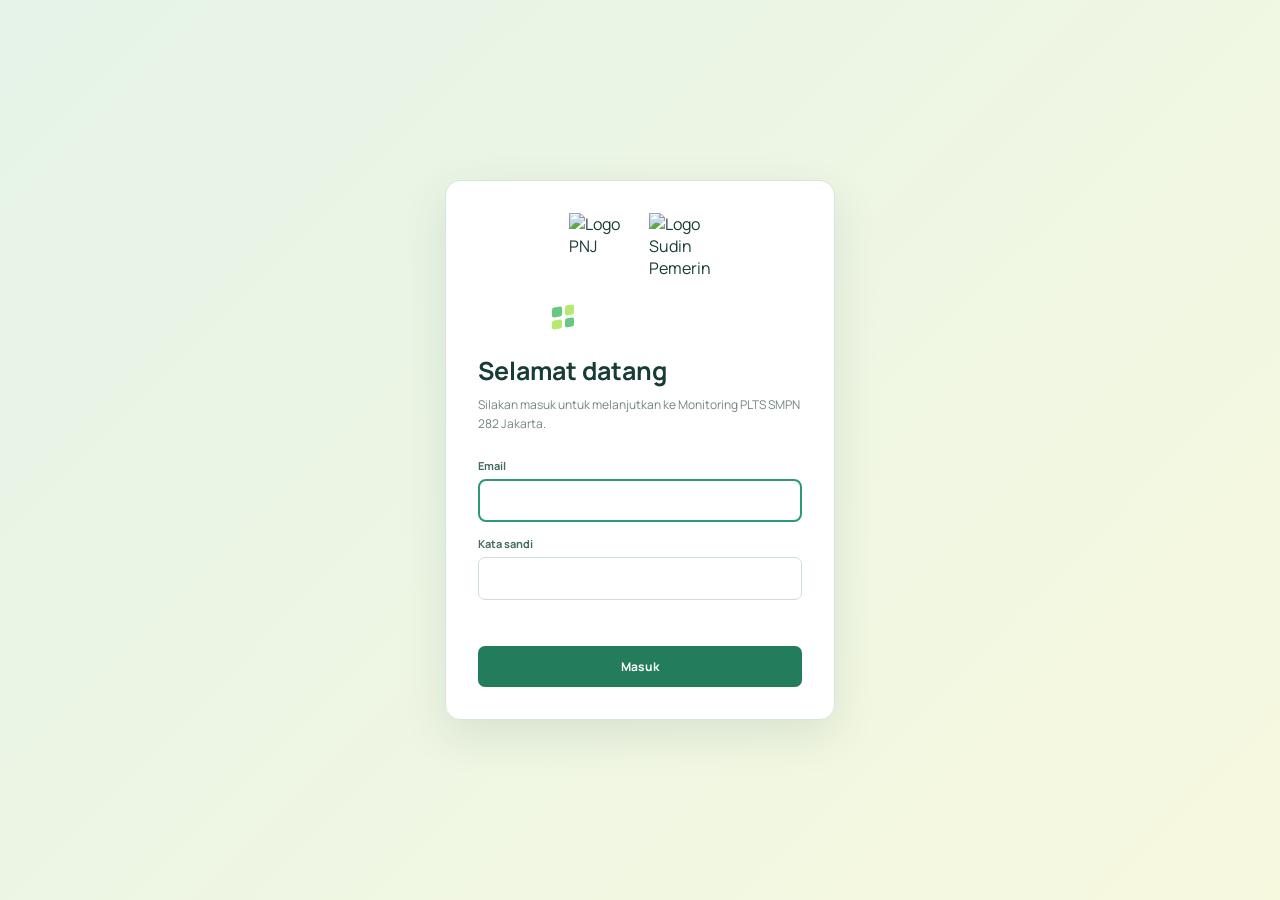
==== frontend/login.html @ f139cadf "update" ====
<!DOCTYPE html>
<html lang="id">
<head>
  <meta charset="UTF-8" />
  <meta name="viewport" content="width=device-width, initial-scale=1.0" />
  <title>Login — Monitoring PLTS SMPN 282 Jakarta</title>
  <link rel="icon" href="/favicon.svg?v=2" type="image/svg+xml" />
  <link rel="preconnect" href="https://fonts.googleapis.com" />
  <link rel="preconnect" href="https://fonts.gstatic.com" crossorigin />
  <link href="https://fonts.googleapis.com/css2?family=DM+Mono:wght@400;500&family=Manrope:wght@400;500;600;700;800&display=swap" rel="stylesheet" />
  <link rel="stylesheet" href="style.css" />
</head>
<body class="login-page">
  <main class="login-card">
    <div class="login-logos" aria-label="Politeknik Negeri Jakarta dan Sudin Pemerintah">
      <img src="/assets/logo-pnj.png" alt="Logo PNJ" />
      <img src="/assets/logo-sudin.png" alt="Logo Sudin Pemerintah" />
    </div>
    <a class="brand login-brand" href="/login.html" aria-label="Monitoring PLTS SMPN 282 Jakarta"><span class="brand-mark"><i></i><i></i><i></i><i></i></span><span>MONITORING PLTS<br>SMPN 282 JAKARTA</span></a>
    <h1>Selamat datang</h1>
    <p>Silakan masuk untuk melanjutkan ke Monitoring PLTS SMPN 282 Jakarta.</p>
    <form id="loginForm" class="login-form">
      <label>Email<input id="username" name="username" type="email" autocomplete="email" required autofocus /></label>
      <label>Kata sandi<input id="password" name="password" type="password" autocomplete="current-password" required /></label>
      <p id="loginError" class="login-error" role="alert"></p>
      <button class="login-submit" type="submit">Masuk</button>
    </form>
  </main>
   <script src="https://cdn.jsdelivr.net/npm/@supabase/supabase-js@2/dist/umd/supabase.min.js"></script>
  <script src="supabase-client.js"></script>
  <script src="login.js"></script>
</body>
</html>
---- frontend/style.css ----
:root { --ink:#173b35; --muted:#71867e; --line:#deebe5; --cream:#f6fbf8; --yellow:#e7b331; --blue:#338d78; --green:#19a16c; --purple:#5c9c82; --sidebar:#0d302b; }
* { box-sizing:border-box; }
html { scroll-behavior:smooth; }
body { margin:0; min-width:320px; color:var(--ink); background:#f4f8f6; font-family:Manrope,Arial,sans-serif; }
.app-shell { min-height:100vh; display:flex; }
.sidebar { width:252px; flex:none; background:linear-gradient(180deg,#0b3029,#12473b); color:#d6e8df; padding:32px 20px 22px; display:flex; flex-direction:column; position:fixed; inset:0 auto 0 0; }
.brand { color:#fff; font-size:21px; font-weight:800; letter-spacing:-.8px; text-decoration:none; display:flex; align-items:center; gap:10px; padding:0 11px 39px; }.brand>span:last-child span{color:#f8bd30}.brand-mark{width:24px;height:24px;display:grid;grid-template-columns:repeat(2,1fr);gap:3px;transform:skewY(-9deg)}.brand-mark i{background:#f7bd30;border-radius:2px}.brand-mark i:nth-child(2),.brand-mark i:nth-child(3){background:#ffe29a}
.institution-logos{display:flex;align-items:center;gap:8px;flex:none}.institution-logos img{width:31px;height:31px;object-fit:contain}.login-logos{display:flex;align-items:center;justify-content:center;gap:18px;margin-bottom:22px}.login-logos img{width:62px;height:62px;object-fit:contain}.login-brand{padding:0;justify-content:center;font-size:16px;line-height:1.25}.login-brand .brand-mark{width:22px;height:22px}.login-card h1{margin-top:25px}
.main-nav { display:grid; gap:7px; }.nav-item { display:flex; gap:14px; align-items:center; padding:12px 13px; border-radius:8px; color:#aebbd1; text-decoration:none; font-size:13px; font-weight:600; }.nav-item:hover,.nav-item.active{background:#253554;color:white}.nav-item.active{box-shadow:inset 3px 0 #f7bc31}.nav-icon{font-size:19px;width:17px;text-align:center;font-weight:400}
.plant-card{margin-top:auto;background:#22314f;border:1px solid #304260;border-radius:10px;padding:15px 14px 12px;display:flex;flex-direction:column;gap:4px}.mini-label,.eyebrow{font-family:'DM Mono',monospace;letter-spacing:.7px;font-size:10px;font-weight:500;color:#8b9ab4}.plant-card strong{font-size:12px;color:#fff;margin-top:3px}.plant-card>span:not(.mini-label){font-size:10px;color:#a4b2ca}.switch-plant{color:#d5ddeb;background:none;border:0;border-top:1px solid #344665;margin:8px 0 0;padding:9px 0 0;text-align:left;font:600 10px Manrope;cursor:pointer}.switch-plant b{float:right;font-size:13px}.sidebar-footer{font-size:10px;color:#718099;margin:19px 9px 0}
.main-content{width:calc(100% - 252px);margin-left:252px;max-width:1560px;padding:32px 46px 50px}.topbar{display:flex;justify-content:space-between;align-items:center;margin-bottom:25px}.topbar h1{font-size:23px;letter-spacing:-.8px;margin:6px 0 0}.topbar h1 span{font-size:18px}.eyebrow{margin:0}.topbar-actions{display:flex;align-items:center;gap:18px}.icon-button,.profile,.menu-button,.more-button{border:0;background:none;cursor:pointer}.icon-button{font-size:24px;color:#738098;position:relative}.icon-button em{position:absolute;background:#eb4d5c;border:2px solid #f7f9fc;width:9px;height:9px;border-radius:50%;right:1px;top:1px}.profile{display:flex;gap:9px;align-items:center;color:#768197}.profile span{width:34px;height:34px;border-radius:50%;display:grid;place-items:center;background:#e7cbad;color:#704a32;font-size:11px;font-weight:800}.menu-button{display:none}
.hero-status{min-height:176px;border-radius:13px;padding:28px 36px;background:#fff6dc;display:flex;justify-content:space-between;overflow:hidden;position:relative;margin-bottom:21px}.status-copy{z-index:1}.live-badge{display:inline-flex;gap:7px;align-items:center;border-radius:20px;background:#f8e6af;color:#9b6a00;font:500 10px 'DM Mono';padding:5px 9px}.live-badge span{width:6px;height:6px;border-radius:50%;background:#e9a511;box-shadow:0 0 0 3px #f6db91}.hero-status h2{font-size:20px;margin:13px 0 5px;letter-spacing:-.5px}.hero-status p{font-size:12px;color:#66738a;margin:0}.hero-status p strong{color:#19865f}.updated{font:10px 'DM Mono';color:#8c94a2;margin-top:19px}.updated span{font-size:15px;color:#9ba4ad;vertical-align:-1px}.sun-illustration{width:260px;position:relative}.sun{position:absolute;right:66px;top:32px;width:52px;height:52px;border-radius:50%;background:#f6bc35;box-shadow:0 0 0 17px #fae7a9}.sun-rays{position:absolute;right:50px;top:16px;width:84px;height:84px;border:2px dashed #f1c95e;border-radius:50%;opacity:.8}.solar-panel{position:absolute;right:6px;bottom:-14px;width:178px;height:79px;background:repeating-linear-gradient(90deg,#345274 0 1px,transparent 1px 44px),repeating-linear-gradient(0deg,#345274 0 1px,#47779a 1px 25px);border:4px solid #2f5576;transform:perspective(190px) rotateX(43deg) rotateZ(-8deg);box-shadow:0 9px 0 #d9aa3d}.solar-panel span{display:none}
.metrics-grid{display:grid;grid-template-columns:repeat(4,1fr);gap:17px;margin-bottom:20px}.metric-card,.panel{background:#fff;border:1px solid var(--line);border-radius:12px;box-shadow:0 2px 6px rgba(27,41,66,.015)}.metric-card{padding:19px 19px 15px;min-height:164px}.metric-card.highlight{background:#fffdf8;border-color:#f2e5c3}.metric-heading{display:flex;justify-content:space-between;align-items:center;color:#6e7a90;font-size:11px;font-weight:600}.metric-icon{display:grid;place-items:center;width:27px;height:27px;border-radius:8px;font-size:16px;font-weight:bold}.yellow{background:#fff1c8;color:#dc9811}.blue{background:#e7f0ff;color:#3a7ee8}.green{background:#e4f7f0;color:#20a87b}.purple{background:#f0eafa;color:#936bdd}.metric-value{margin:15px 0 6px;letter-spacing:-1px}.metric-value strong{font-size:26px}.metric-value span{font:500 12px 'DM Mono';color:#69758c;letter-spacing:0}.metric-card p{font-size:10px;margin:0}.positive{color:#1b9a6d!important;font-weight:700}.positive span{color:#8c96a7;font-weight:500}.neutral{color:#8490a4}.tiny-bars{height:26px;display:flex;align-items:end;gap:4px;margin-top:9px}.tiny-bars i{flex:1;display:block;background:#f7cf70;border-radius:2px 2px 0 0}.tiny-bars i:nth-child(1){height:20%}.tiny-bars i:nth-child(2){height:31%}.tiny-bars i:nth-child(3){height:38%}.tiny-bars i:nth-child(4){height:50%}.tiny-bars i:nth-child(5){height:63%}.tiny-bars i:nth-child(6){height:72%}.tiny-bars i:nth-child(7){height:89%}.tiny-bars i:nth-child(8){height:100%;background:#f2b634}.tiny-bars i:nth-child(9){height:92%}.tiny-bars i:nth-child(10){height:70%}.tiny-bars i:nth-child(11){height:48%}.tiny-bars i:nth-child(12){height:29%}.progress{height:5px;background:#e8edf5;border-radius:10px;margin-top:17px;overflow:hidden}.progress span{display:block;height:100%;border-radius:inherit;background:#4f8cf0}.tree-row{margin-top:12px;display:flex;align-items:center;color:#32b383;gap:1px}.tree-row small{margin-left:7px;color:#8490a4;font-size:9px}.gauge{height:24px;border-radius:24px 24px 0 0;overflow:hidden;position:relative;background:conic-gradient(from 270deg at 50% 100%,#9974dd 0 174deg,#ece8f8 174deg 180deg);margin:11px 37px 0}.gauge:after{content:'';position:absolute;background:#fff;inset:6px 6px 0;border-radius:20px 20px 0 0}.gauge b{position:absolute;z-index:1;background:#7350c8;width:4px;height:17px;bottom:0;left:77%;transform-origin:bottom;transform:rotate(54deg)}
.content-grid{display:grid;grid-template-columns:minmax(0,1.52fr) minmax(320px,.85fr);gap:20px;margin-bottom:20px}.panel{padding:21px}.panel-header{display:flex;justify-content:space-between;align-items:flex-start}.panel h3{font-size:14px;margin:0 0 4px;letter-spacing:-.2px}.panel-header p,.panel p{font-size:10px;color:#8792a4;margin:0}.chart-tabs{display:flex;background:#f4f6f9;border-radius:6px;padding:2px}.chart-tabs button{border:0;border-radius:4px;padding:5px 9px;background:transparent;color:#8190a3;font:600 9px Manrope;cursor:pointer}.chart-tabs .active{color:#36445a;background:#fff;box-shadow:0 1px 3px #dfe4ec}.chart-summary{margin:22px 0 5px;display:flex;align-items:center;gap:9px}.chart-summary strong{font-size:21px;letter-spacing:-.7px}.chart-summary span{font-size:10px}.chart-wrap{height:231px;position:relative;padding-left:31px}.y-axis{left:0;top:10px;bottom:45px;position:absolute;display:flex;flex-direction:column;justify-content:space-between;font:9px 'DM Mono';color:#99a4b4}.chart-wrap svg{display:block;height:196px;width:100%;overflow:visible}.grid-lines line{stroke:#e9edf3;stroke-dasharray:3 3}.chart-line{fill:none;stroke:#efb52d;stroke-width:3;stroke-linecap:round;stroke-linejoin:round}.chart-wrap circle{fill:#efb52d;stroke:#fff;stroke-width:3}.x-axis{display:flex;justify-content:space-between;padding:6px 0 0;font:9px 'DM Mono';color:#99a4b4}
.devices{margin-top:15px}.device{display:flex;align-items:center;gap:10px;border-bottom:1px solid #edf0f5;padding:11px 0}.device-icon{flex:none;width:28px;height:28px;border-radius:7px;display:grid;place-items:center;font-size:15px}.inverter{background:#fff2cf;color:#da9e19}.panel-icon{background:#e5f0ff;color:#4785e9}.battery{background:#e3f7ef;color:#1ea878}.device div{min-width:0;display:grid;gap:2px}.device strong{font-size:10px}.device small{font:9px 'DM Mono';color:#8a95a7}.online{margin-left:auto;color:#1c9b70;font:9px 'DM Mono';white-space:nowrap}.view-all{display:block;text-align:center;color:#2f78e4;font-size:10px;font-weight:700;text-decoration:none;padding-top:16px}.view-all span{font-size:14px;margin-left:3px}.more-button{font-weight:800;color:#8591a4;letter-spacing:2px;padding:0}
.bottom-grid{display:grid;grid-template-columns:1fr 1fr 1.06fr;gap:20px}.bottom-grid .panel{min-height:112px;display:flex;align-items:center;justify-content:space-between;padding:19px 20px}.weather-panel{background:#eff8ff;border-color:#dceefa}.weather-panel h3,.revenue-panel h3{font-size:25px;letter-spacing:-1px;margin:7px 0 6px}.weather-panel h3 span{font-size:12px;letter-spacing:0;margin-left:3px}.weather-panel p strong{color:#546276}.weather-sun{font-size:49px;color:#f2b533;filter:drop-shadow(0 0 7px #f7d87d)}.revenue-panel{background:#f8f5ff;border-color:#e9e2fb}.revenue-panel h3{color:#7957c8}.revenue-panel h3 span{font-size:19px}.revenue-icon{font-size:34px;color:#a585e2}.alert-panel{background:#f0fbf6;border-color:#d9f3e7;justify-content:flex-start!important;gap:13px}.alert-icon{width:35px;height:35px;display:grid;place-items:center;border-radius:50%;background:#d1f1e2;color:#209d72;font-size:19px}.alert-panel h3{color:#207e61}.alert-panel p{font-size:10px}
@media (max-width:1100px){.main-content{padding:28px}.metrics-grid{grid-template-columns:repeat(2,1fr)}.bottom-grid{grid-template-columns:1fr 1fr}.alert-panel{grid-column:span 2}.sidebar{width:222px}.main-content{width:calc(100% - 222px);margin-left:222px}}
@media (max-width:760px){.sidebar{transform:translateX(-100%);transition:.25s;z-index:5;width:252px}.sidebar.open{transform:none}.main-content{width:100%;margin:0;padding:21px 15px 30px}.menu-button{display:block;font-size:19px;margin-right:10px}.topbar{justify-content:flex-start}.topbar-actions{margin-left:auto}.topbar h1{font-size:18px}.hero-status{padding:23px;min-height:190px}.hero-status h2{font-size:17px;max-width:210px}.sun-illustration{position:absolute;opacity:.45;right:-31px;bottom:-17px}.metrics-grid,.content-grid,.bottom-grid{grid-template-columns:1fr}.metric-card{min-height:145px}.chart-panel{overflow:hidden}.content-grid{gap:15px}.alert-panel{grid-column:auto}.bottom-grid{gap:15px}.chart-wrap{height:220px}.chart-tabs button{padding:5px 6px}.topbar .eyebrow{font-size:8px}.profile b{display:none}}

/* Tema EcoWatt: hijau profesional untuk PLTS SMPN 282 Jakarta */
.brand>span:last-child span{color:#a9e15c}.brand-mark i{background:#68c783}.brand-mark i:nth-child(2),.brand-mark i:nth-child(3){background:#b7e970}.nav-item{color:#b1cdbf}.nav-item:hover,.nav-item.active{background:#1d5547}.nav-item.active{box-shadow:inset 3px 0 #a9e15c}.plant-card{background:#16483e;border-color:#2c6759}.mini-label,.eyebrow{color:#789e90}.plant-card>span:not(.mini-label){color:#b7d0c4}.switch-plant{color:#d0e5db;border-color:#337161}.sidebar-footer{color:#7ba797}
.hero-status{background:linear-gradient(112deg,#e8f7eb,#f7f9df);border:1px solid #d8eadb}.live-badge{background:#d4efdc;color:#177451}.live-badge span{background:#24a06e;box-shadow:0 0 0 3px #bfe6ca}.hero-status p{color:#577568}.hero-status p strong{color:#167c55}.updated{color:#78958a}.updated span{color:#509178}.sun{background:#e4b332;box-shadow:0 0 0 17px #e7f1b9}.sun-rays{border-color:#afce76}.solar-panel{background:repeating-linear-gradient(90deg,#25564d 0 1px,transparent 1px 44px),repeating-linear-gradient(0deg,#25564d 0 1px,#4d8776 1px 25px);border-color:#1e5147;box-shadow:0 9px 0 #8fbd70}
.metric-card.highlight{background:#fbfefb;border-color:#d5ead9}.metric-heading{color:#678177}.yellow{background:#f8efcf;color:#ba8c16}.blue{background:#e0f3eb;color:#238465}.purple{background:#e4f2e9;color:#438a6d}.progress span{background:#2e9a78}.tiny-bars i{background:#86ca96}.tiny-bars i:nth-child(8){background:#259c6e}.gauge{background:conic-gradient(from 270deg at 50% 100%,#4aa47d 0 174deg,#e4efe8 174deg 180deg)}.gauge b{background:#277759}
.chart-line{stroke:#229c70}.chart-wrap circle{fill:#229c70}.chart-tabs .active{color:#24644f}.weather-panel{background:#eef8f2;border-color:#d8ebe0}.weather-sun{color:#dfad2e;filter:drop-shadow(0 0 7px #e8d97d)}.revenue-panel{background:#f1f8f1;border-color:#dcebdc}.revenue-panel h3{color:#31815f}.revenue-icon{color:#6aac87}
.thermometer{background:#fff0e5;color:#db7437}.meter-icon{background:#e0f3eb;color:#238465}.sensor-panel h3{font-size:25px;letter-spacing:-1px;margin:7px 0 6px}.sensor-panel h3 b{font:600 13px 'DM Mono';letter-spacing:0}.temperature-panel{background:#fff7ec;border-color:#f4e3ca}.powermeter-panel{background:#eef8f2;border-color:#d8ebe0}.sensor-icon{font-size:35px}.temperature-panel .sensor-icon{color:#d67d3e}.powermeter-panel .sensor-icon{color:#278965}.sensor-status{color:#1e9870;font-weight:700}
.history-panel{margin-top:20px;padding:22px}.history-header{align-items:center}.history-actions{display:flex;align-items:center;gap:9px;flex-wrap:wrap}.date-picker{display:flex;align-items:center;gap:8px;color:#71867e;font:600 10px Manrope}.date-picker input{border:1px solid #d8e6dd;border-radius:6px;background:#f7fbf8;padding:7px 8px;color:#24644f;font:500 10px 'DM Mono';outline-color:#49a77f}.export-button{border:0;border-radius:6px;background:#237d5d;color:#fff;padding:8px 11px;font:700 10px Manrope;cursor:pointer;box-shadow:0 2px 5px #b5d9c5}.export-button:hover{background:#176848}.history-scroll{max-height:420px;overflow:auto;margin-top:18px;border:1px solid #e4eee8;border-radius:8px}table{width:100%;border-collapse:collapse;min-width:720px;font-size:10px}th,td{padding:10px 13px;text-align:left;border-bottom:1px solid #e9f0ec;white-space:nowrap}thead{position:sticky;top:0;background:#f3f9f5;z-index:1}thead th{font:600 9px 'DM Mono';letter-spacing:.3px;color:#668277}tbody td{font-family:'DM Mono';color:#466257}tbody tr:hover{background:#f7fbf8}tfoot{background:#e6f4eb}tfoot th,tfoot td{font:700 10px 'DM Mono';color:#176848;border-bottom:0}.history-error{text-align:center;padding:25px;color:#a4563b;font-family:Manrope}.history-error code{background:#eef4f0;padding:2px 5px;border-radius:3px;color:#166744}@media(max-width:760px){.history-header{align-items:flex-start;gap:14px}.history-actions{gap:7px}.date-picker{width:100%;justify-content:space-between}.date-picker input{flex:1}.export-button{width:100%}}
.revenue-card{background:linear-gradient(145deg,#f5fbf6,#fcfdf9);border-color:#d9eadc}.metric-value.currency{display:flex;align-items:baseline;gap:4px}.metric-value.currency>span{font:700 14px Manrope;color:#29825f}.metric-value.currency strong{font-size:23px;color:#216e53}.revenue-line{margin-top:12px;padding-top:9px;border-top:1px solid #e1eee5;display:flex;justify-content:space-between;font-size:9px;color:#84978d}.revenue-line strong{font:500 9px 'DM Mono';color:#3d8068}.revenue-period{display:flex;justify-content:space-between;align-items:baseline;margin:11px 0}.revenue-period span{font-size:10px;color:#71867e}.revenue-period strong{font:700 12px 'DM Mono';color:#277858;letter-spacing:-.3px}.revenue-card .neutral{margin-top:8px}
.edit-tariff{margin-top:9px;padding:0;border:0;background:none;color:#277858;font:700 9px Manrope;cursor:pointer;text-decoration:underline;text-underline-offset:2px}.tariff-dialog{width:min(380px,calc(100vw - 32px));border:0;border-radius:13px;padding:0;color:#173b35;box-shadow:0 20px 60px #102b233d}.tariff-dialog::backdrop{background:#0d302b88}.tariff-dialog form{position:relative;padding:27px}.tariff-dialog h2{font-size:19px;margin:7px 0}.tariff-dialog p:not(.eyebrow){font-size:11px;line-height:1.6;color:#71867e;margin:0 0 20px}.tariff-dialog label{display:block;color:#426b5b;font-size:10px;font-weight:700;margin-bottom:7px}.tariff-dialog input{width:100%;border:1px solid #cfe0d5;border-radius:7px;padding:11px;color:#1e654d;font:600 14px 'DM Mono';outline-color:#2c9b72}.dialog-close{position:absolute;right:14px;top:12px;border:0;background:none;color:#78988b;font-size:23px;cursor:pointer}.dialog-actions{display:flex;justify-content:flex-end;gap:8px;margin-top:20px}.cancel-button,.save-tariff{border:0;border-radius:6px;padding:9px 13px;font:700 10px Manrope;cursor:pointer}.cancel-button{background:#eef4f0;color:#537266}.save-tariff{background:#237d5d;color:#fff}
.tariff-note{font-size:9px!important;color:#71867e!important;margin-top:6px!important}
.logout-button{border:1px solid #cfe0d5;border-radius:6px;background:#fff;color:#277858;padding:7px 10px;font:700 10px Manrope;cursor:pointer}.logout-button:hover{background:#edf7f0}
.negative{color:#c95b55!important;font-weight:700}
.history-tabs{display:flex;gap:5px;margin:18px 0 0;border-bottom:1px solid #e4eee8}.history-tabs button{border:0;border-bottom:2px solid transparent;background:none;padding:8px 10px;color:#789187;font:700 10px Manrope;cursor:pointer}.history-tabs button.active{color:#237d5d;border-color:#237d5d}.history-summary{display:grid;grid-template-columns:repeat(5,1fr);gap:12px;margin-top:18px}.history-summary article{display:flex;flex-direction:column;gap:6px;border:1px solid #dcebe1;border-radius:9px;background:#f7fbf8;padding:16px}.history-summary span{font-size:10px;color:#71867e}.history-summary strong{font:700 19px 'DM Mono';color:#176848;overflow-wrap:anywhere}.history-summary small{font-size:9px;color:#90a39a}
@media(max-width:760px){.topbar{margin-bottom:16px}.topbar-actions{gap:7px}.logout-button{padding:6px 8px}.chart-panel{padding:15px}.chart-panel .panel-header{gap:10px;flex-direction:column}.chart-tabs{align-self:stretch;justify-content:space-between}.chart-tabs button{flex:1}.chart-summary{margin-top:15px}.history-panel{padding:15px}.history-tabs{overflow-x:auto;white-space:nowrap}.history-tabs button{flex:0 0 auto}.history-summary{grid-template-columns:repeat(2,minmax(0,1fr));gap:8px}.history-summary article{padding:12px}.history-summary article:last-child{grid-column:span 2}.panel-header{gap:10px}.panel-header h3{font-size:13px}}
.login-page{min-height:100vh;display:grid;place-items:center;padding:24px;background:linear-gradient(135deg,#e5f3e8,#f7f9df)}.login-card{width:min(390px,100%);padding:32px;border:1px solid #d5e7da;border-radius:15px;background:#fff;box-shadow:0 16px 45px #16483e1c}.login-card h1{margin:16px 0 7px;font-size:25px}.login-card p{margin:0;color:#71867e;font-size:12px;line-height:1.6}.login-form{display:grid;gap:14px;margin-top:25px}.login-form label{display:grid;gap:6px;color:#426b5b;font-size:11px;font-weight:700}.login-form input{border:1px solid #cfe0d5;border-radius:7px;padding:11px;color:#173b35;font:500 14px Manrope;outline-color:#2c9b72}.login-submit{border:0;border-radius:7px;background:#237d5d;color:#fff;padding:12px;font:700 12px Manrope;cursor:pointer}.login-submit:hover{background:#176848}.login-error{min-height:18px;color:#b94d42!important;font-size:11px!important}
.topbar h1 span{font-size:18px;font-weight:600;letter-spacing:-.4px;color:#6d8a7e}.metric-heading{font-size:12px}.metric-card p{font-size:11px}.panel-header p,.panel p{font-size:11px}.device strong{font-size:11px}.device small{font-size:10px}table{font-size:11px}thead th{font-size:10px}
@media(max-width:760px){.topbar h1{font-size:18px;line-height:1.2}.topbar h1 span{display:block;font-size:14px;margin-top:3px}.topbar .eyebrow{font-size:9px}.metric-heading{font-size:12px}.metric-card p{font-size:11px}.panel-header p,.panel p{font-size:11px}}
.map-panel{margin-bottom:20px;padding:21px}.map-panel .panel-header{margin-bottom:14px}.map-label{font:500 10px 'DM Mono';color:#6d8a7e;background:#eef8f2;border-radius:5px;padding:6px 8px}.map-frame{height:280px;border-radius:9px;overflow:hidden;border:1px solid #dcebe1}.map-frame iframe{width:100%;height:100%;display:block;border:0}
.nav-item{font-size:14px}.panel-header h3{font-size:16px}.panel-header p,.panel p{font-size:12px}.metric-heading{font-size:13px}.metric-card p{font-size:11px}.device strong{font-size:12px}.device small{font-size:11px}.history-description,.history-actions,.date-picker{font-size:11px}.history-summary span{font-size:11px}.history-summary small{font-size:10px}
@media(max-width:760px){.map-panel{padding:15px}.map-frame{height:230px}.map-label{font-size:9px}.panel-header h3{font-size:15px}.panel-header p,.panel p{font-size:12px}.nav-item{font-size:14px}}
.map-panel{max-width:820px}.map-frame{height:210px}.map-panel .panel-header h3{font-size:17px}.map-panel .panel-header p{font-size:13px}.map-label{font-size:11px}.chart-tabs{width:max-content}.chart-tabs button{font-size:11px;padding:7px 12px}
.y-axis,.x-axis{font-size:10px}.chart-summary span{font-size:11px}
@media(max-width:760px){.map-panel{max-width:none}.map-frame{height:175px}.map-panel .panel-header h3{font-size:16px}.map-panel .panel-header p{font-size:12px}.map-label{font-size:10px}.chart-tabs{width:max-content}.chart-tabs button{font-size:10px;padding:7px 8px}}
.top-feature-grid{display:grid;grid-template-columns:minmax(0,1.2fr) minmax(360px,.8fr);gap:20px;margin-bottom:20px;align-items:stretch}.top-feature-grid .hero-status,.top-feature-grid .map-panel{margin-bottom:0}.top-feature-grid .map-panel{max-width:none}.top-feature-grid .map-frame{height:180px}
@media(max-width:1100px){.top-feature-grid{grid-template-columns:1fr}.top-feature-grid .map-frame{height:210px}}
@media(max-width:760px){.top-feature-grid{display:grid;grid-template-columns:1fr;gap:15px}.top-feature-grid .map-frame{height:175px}}
/* Grafik memenuhi area setelah panel status perangkat dihapus. */
.content-grid{grid-template-columns:1fr}
.power-details{display:grid;grid-template-columns:1fr 1fr;gap:8px;margin-top:15px;padding-top:12px;border-top:1px solid #dcebe1}.power-details div{display:grid;gap:4px}.power-details span{font-size:10px;color:#71867e}.power-details strong{font:700 13px 'DM Mono';color:#277858}.temperature-metric-card .metric-value{margin-bottom:7px}.temperature-metric-card p{color:#71867e}.bottom-grid{grid-template-columns:1fr}.bottom-grid .alert-panel{min-height:86px}
.metric-heading{font-size:15px}.metric-card p{font-size:13px}.metric-value span{font-size:13px}.power-details span{font-size:12px}.power-details strong{font-size:15px}.revenue-period span{font-size:13px}.revenue-period strong{font-size:14px}.revenue-line{font-size:12px}.revenue-line strong{font-size:12px}.tariff-note{font-size:11px!important}
.logout-button{padding:10px 16px;font-size:12px}
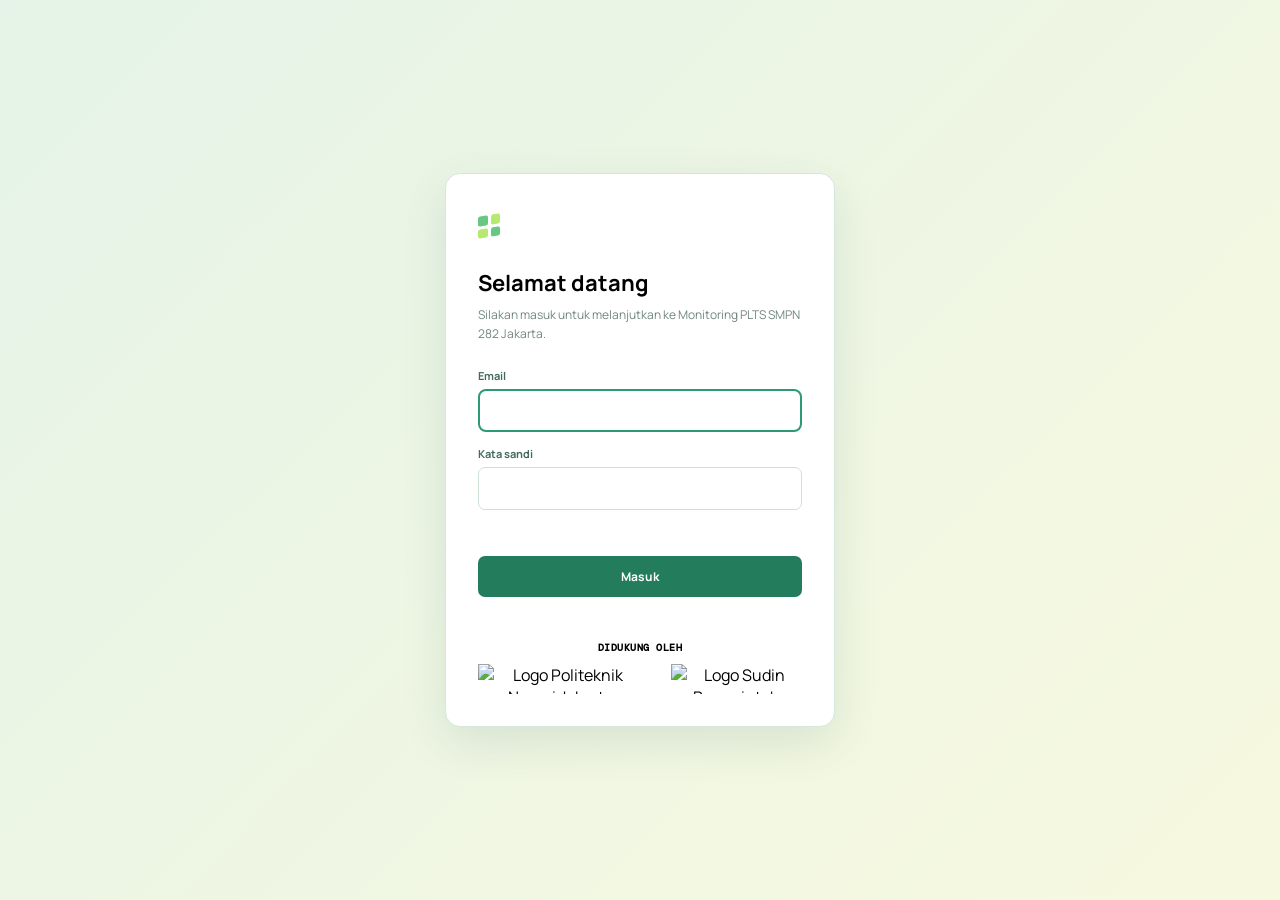
==== commit 8113aa20: "updatelagi" ====
--- a/frontend/login.html
+++ b/frontend/login.html
@@ -12,21 +12,33 @@
 </head>
 <body class="login-page">
   <main class="login-card">
-    <div class="login-logos" aria-label="Politeknik Negeri Jakarta dan Sudin Pemerintah">
-      <img src="/assets/logo-pnj.png" alt="Logo PNJ" />
-      <img src="/assets/logo-sudin.png" alt="Logo Sudin Pemerintah" />
-    </div>
-    <a class="brand login-brand" href="/login.html" aria-label="Monitoring PLTS SMPN 282 Jakarta"><span class="brand-mark"><i></i><i></i><i></i><i></i></span><span>MONITORING PLTS<br>SMPN 282 JAKARTA</span></a>
+
+    <a class="brand login-brand" href="/login.html" aria-label="Monitoring PLTS SMPN 282 Jakarta">
+      <span class="brand-mark"><i></i><i></i><i></i><i></i></span>
+      <span>MONITORING PLTS<br>SMPN 282 Jakarta</span>
+    </a>
+
     <h1>Selamat datang</h1>
     <p>Silakan masuk untuk melanjutkan ke Monitoring PLTS SMPN 282 Jakarta.</p>
+
     <form id="loginForm" class="login-form">
       <label>Email<input id="username" name="username" type="email" autocomplete="email" required autofocus /></label>
       <label>Kata sandi<input id="password" name="password" type="password" autocomplete="current-password" required /></label>
       <p id="loginError" class="login-error" role="alert"></p>
       <button class="login-submit" type="submit">Masuk</button>
     </form>
+
+    <div class="login-footer" aria-label="Didukung oleh Politeknik Negeri Jakarta dan Sudin Pemerintah">
+      <span class="login-footer-label">Didukung oleh</span>
+      <div class="login-footer-marks">
+        <img src="/assets/logo-pnj.png" alt="Logo Politeknik Negeri Jakarta" />
+        <span class="login-footer-divider"></span>
+        <img src="/assets/logo-sudin.png" alt="Logo Sudin Pemerintah" />
+      </div>
+    </div>
+
   </main>
-   <script src="https://cdn.jsdelivr.net/npm/@supabase/supabase-js@2/dist/umd/supabase.min.js"></script>
+  <script src="https://cdn.jsdelivr.net/npm/@supabase/supabase-js@2/dist/umd/supabase.min.js"></script>
   <script src="supabase-client.js"></script>
   <script src="login.js"></script>
 </body>
--- a/frontend/style.css
+++ b/frontend/style.css
@@ -1,3 +1,4 @@
+GNU nano 8.4                                                                                                                                                                                                                                                                                                                                                                                                                                                                                                                                                                                                                                                                                                                                                                                                                                                         style.css
 :root { --ink:#173b35; --muted:#71867e; --line:#deebe5; --cream:#f6fbf8; --yellow:#e7b331; --blue:#338d78; --green:#19a16c; --purple:#5c9c82; --sidebar:#0d302b; }
 * { box-sizing:border-box; }
 html { scroll-behavior:smooth; }
@@ -5,12 +6,12 @@
 .app-shell { min-height:100vh; display:flex; }
 .sidebar { width:252px; flex:none; background:linear-gradient(180deg,#0b3029,#12473b); color:#d6e8df; padding:32px 20px 22px; display:flex; flex-direction:column; position:fixed; inset:0 auto 0 0; }
 .brand { color:#fff; font-size:21px; font-weight:800; letter-spacing:-.8px; text-decoration:none; display:flex; align-items:center; gap:10px; padding:0 11px 39px; }.brand>span:last-child span{color:#f8bd30}.brand-mark{width:24px;height:24px;display:grid;grid-template-columns:repeat(2,1fr);gap:3px;transform:skewY(-9deg)}.brand-mark i{background:#f7bd30;border-radius:2px}.brand-mark i:nth-child(2),.brand-mark i:nth-child(3){background:#ffe29a}
-.institution-logos{display:flex;align-items:center;gap:8px;flex:none}.institution-logos img{width:31px;height:31px;object-fit:contain}.login-logos{display:flex;align-items:center;justify-content:center;gap:18px;margin-bottom:22px}.login-logos img{width:62px;height:62px;object-fit:contain}.login-brand{padding:0;justify-content:center;font-size:16px;line-height:1.25}.login-brand .brand-mark{width:22px;height:22px}.login-card h1{margin-top:25px}
+.institution-logos{display:flex;align-items:center;gap:8px;flex:none}.institution-logos img{width:31px;height:31px;object-fit:contain}.login-brand{padding:0;justify-content:flex-start;gap:10px;font-size:16px;line-height:1.25;margin-bottom:22px}.login-brand .brand-mark{width:22px;height:22px}
 .main-nav { display:grid; gap:7px; }.nav-item { display:flex; gap:14px; align-items:center; padding:12px 13px; border-radius:8px; color:#aebbd1; text-decoration:none; font-size:13px; font-weight:600; }.nav-item:hover,.nav-item.active{background:#253554;color:white}.nav-item.active{box-shadow:inset 3px 0 #f7bc31}.nav-icon{font-size:19px;width:17px;text-align:center;font-weight:400}
 .plant-card{margin-top:auto;background:#22314f;border:1px solid #304260;border-radius:10px;padding:15px 14px 12px;display:flex;flex-direction:column;gap:4px}.mini-label,.eyebrow{font-family:'DM Mono',monospace;letter-spacing:.7px;font-size:10px;font-weight:500;color:#8b9ab4}.plant-card strong{font-size:12px;color:#fff;margin-top:3px}.plant-card>span:not(.mini-label){font-size:10px;color:#a4b2ca}.switch-plant{color:#d5ddeb;background:none;border:0;border-top:1px solid #344665;margin:8px 0 0;padding:9px 0 0;text-align:left;font:600 10px Manrope;cursor:pointer}.switch-plant b{float:right;font-size:13px}.sidebar-footer{font-size:10px;color:#718099;margin:19px 9px 0}
 .main-content{width:calc(100% - 252px);margin-left:252px;max-width:1560px;padding:32px 46px 50px}.topbar{display:flex;justify-content:space-between;align-items:center;margin-bottom:25px}.topbar h1{font-size:23px;letter-spacing:-.8px;margin:6px 0 0}.topbar h1 span{font-size:18px}.eyebrow{margin:0}.topbar-actions{display:flex;align-items:center;gap:18px}.icon-button,.profile,.menu-button,.more-button{border:0;background:none;cursor:pointer}.icon-button{font-size:24px;color:#738098;position:relative}.icon-button em{position:absolute;background:#eb4d5c;border:2px solid #f7f9fc;width:9px;height:9px;border-radius:50%;right:1px;top:1px}.profile{display:flex;gap:9px;align-items:center;color:#768197}.profile span{width:34px;height:34px;border-radius:50%;display:grid;place-items:center;background:#e7cbad;color:#704a32;font-size:11px;font-weight:800}.menu-button{display:none}
 .hero-status{min-height:176px;border-radius:13px;padding:28px 36px;background:#fff6dc;display:flex;justify-content:space-between;overflow:hidden;position:relative;margin-bottom:21px}.status-copy{z-index:1}.live-badge{display:inline-flex;gap:7px;align-items:center;border-radius:20px;background:#f8e6af;color:#9b6a00;font:500 10px 'DM Mono';padding:5px 9px}.live-badge span{width:6px;height:6px;border-radius:50%;background:#e9a511;box-shadow:0 0 0 3px #f6db91}.hero-status h2{font-size:20px;margin:13px 0 5px;letter-spacing:-.5px}.hero-status p{font-size:12px;color:#66738a;margin:0}.hero-status p strong{color:#19865f}.updated{font:10px 'DM Mono';color:#8c94a2;margin-top:19px}.updated span{font-size:15px;color:#9ba4ad;vertical-align:-1px}.sun-illustration{width:260px;position:relative}.sun{position:absolute;right:66px;top:32px;width:52px;height:52px;border-radius:50%;background:#f6bc35;box-shadow:0 0 0 17px #fae7a9}.sun-rays{position:absolute;right:50px;top:16px;width:84px;height:84px;border:2px dashed #f1c95e;border-radius:50%;opacity:.8}.solar-panel{position:absolute;right:6px;bottom:-14px;width:178px;height:79px;background:repeating-linear-gradient(90deg,#345274 0 1px,transparent 1px 44px),repeating-linear-gradient(0deg,#345274 0 1px,#47779a 1px 25px);border:4px solid #2f5576;transform:perspective(190px) rotateX(43deg) rotateZ(-8deg);box-shadow:0 9px 0 #d9aa3d}.solar-panel span{display:none}
-.metrics-grid{display:grid;grid-template-columns:repeat(4,1fr);gap:17px;margin-bottom:20px}.metric-card,.panel{background:#fff;border:1px solid var(--line);border-radius:12px;box-shadow:0 2px 6px rgba(27,41,66,.015)}.metric-card{padding:19px 19px 15px;min-height:164px}.metric-card.highlight{background:#fffdf8;border-color:#f2e5c3}.metric-heading{display:flex;justify-content:space-between;align-items:center;color:#6e7a90;font-size:11px;font-weight:600}.metric-icon{display:grid;place-items:center;width:27px;height:27px;border-radius:8px;font-size:16px;font-weight:bold}.yellow{background:#fff1c8;color:#dc9811}.blue{background:#e7f0ff;color:#3a7ee8}.green{background:#e4f7f0;color:#20a87b}.purple{background:#f0eafa;color:#936bdd}.metric-value{margin:15px 0 6px;letter-spacing:-1px}.metric-value strong{font-size:26px}.metric-value span{font:500 12px 'DM Mono';color:#69758c;letter-spacing:0}.metric-card p{font-size:10px;margin:0}.positive{color:#1b9a6d!important;font-weight:700}.positive span{color:#8c96a7;font-weight:500}.neutral{color:#8490a4}.tiny-bars{height:26px;display:flex;align-items:end;gap:4px;margin-top:9px}.tiny-bars i{flex:1;display:block;background:#f7cf70;border-radius:2px 2px 0 0}.tiny-bars i:nth-child(1){height:20%}.tiny-bars i:nth-child(2){height:31%}.tiny-bars i:nth-child(3){height:38%}.tiny-bars i:nth-child(4){height:50%}.tiny-bars i:nth-child(5){height:63%}.tiny-bars i:nth-child(6){height:72%}.tiny-bars i:nth-child(7){height:89%}.tiny-bars i:nth-child(8){height:100%;background:#f2b634}.tiny-bars i:nth-child(9){height:92%}.tiny-bars i:nth-child(10){height:70%}.tiny-bars i:nth-child(11){height:48%}.tiny-bars i:nth-child(12){height:29%}.progress{height:5px;background:#e8edf5;border-radius:10px;margin-top:17px;overflow:hidden}.progress span{display:block;height:100%;border-radius:inherit;background:#4f8cf0}.tree-row{margin-top:12px;display:flex;align-items:center;color:#32b383;gap:1px}.tree-row small{margin-left:7px;color:#8490a4;font-size:9px}.gauge{height:24px;border-radius:24px 24px 0 0;overflow:hidden;position:relative;background:conic-gradient(from 270deg at 50% 100%,#9974dd 0 174deg,#ece8f8 174deg 180deg);margin:11px 37px 0}.gauge:after{content:'';position:absolute;background:#fff;inset:6px 6px 0;border-radius:20px 20px 0 0}.gauge b{position:absolute;z-index:1;background:#7350c8;width:4px;height:17px;bottom:0;left:77%;transform-origin:bottom;transform:rotate(54deg)}
+.metrics-grid{display:grid;grid-template-columns:repeat(4,1fr);gap:17px;margin-bottom:20px}.metric-card,.panel{background:#fff;border:1px solid var(--line);border-radius:12px;box-shadow:0 2px 6px rgba(27,41,66,.015)}.metric-card{padding:19px 19px 15px;min-height:164px}.metric-card.highlight{background:#fffdf8;border-color:#f2e5c3}.metric-heading{display:flex;justify-content:space-between;align-items:center;color:#6e7a90;font-size:11px;font-weight:600}.metric-icon{display:grid;place-items:center;width:27px;height:27px;border-radius:8px;font-size:16px;font-weight:bold}.yellow{background:#fff1c8;color:#dc9811}.blue{background:#e7f0ff;color:#3a7ee8}.green{background:#e4f7f0;color:#20a87b}.purple{background:#f0eafa;color:#936bdd}.metric-value{margin:15px 0 6px;letter-spacing:-1px}.metric-value strong{font-size:26px}.metric-value span{font:500 12px 'DM Mono';color:#69758c;letter-spacing:0}.metric-card p{font-size:10px;margin:0}.positive{color:#1b9a6d!important;font-weight:700}.positive span{color:#8c96a7;font-weight:500}.neutral{color:#8490a4}.tiny-bars{height:26px;display:flex;align-items:end;gap:4px;margin-top:9px}.tiny-bars i{flex:1;display:block;background:#f7cf70;border-radius:2px 2px 0 0}.tiny-bars i:nth-child(1){height:20%}.tiny-bars i:nth-child(2){height:31%}.tiny-bars i:nth-child(3){height:38%}.tiny-bars i:nth-child(4){height:50%}.tiny-bars i:nth-child(5){height:63%}.tiny-bars i:nth-child(6){height:72%}.tiny-bars i:nth-child(7){height:89%}.tiny-bars i:nth-child(8){height:100%;background:#f2b634}.tiny-bars i:nth-child(9){height:92%}.tiny-bars i:nth-child(10){height:70%}.tiny-bars i:nth-child(11){height:48%}.tiny-bars i:nth-child(12){height:29%}.progre>
 .content-grid{display:grid;grid-template-columns:minmax(0,1.52fr) minmax(320px,.85fr);gap:20px;margin-bottom:20px}.panel{padding:21px}.panel-header{display:flex;justify-content:space-between;align-items:flex-start}.panel h3{font-size:14px;margin:0 0 4px;letter-spacing:-.2px}.panel-header p,.panel p{font-size:10px;color:#8792a4;margin:0}.chart-tabs{display:flex;background:#f4f6f9;border-radius:6px;padding:2px}.chart-tabs button{border:0;border-radius:4px;padding:5px 9px;background:transparent;color:#8190a3;font:600 9px Manrope;cursor:pointer}.chart-tabs .active{color:#36445a;background:#fff;box-shadow:0 1px 3px #dfe4ec}.chart-summary{margin:22px 0 5px;display:flex;align-items:center;gap:9px}.chart-summary strong{font-size:21px;letter-spacing:-.7px}.chart-summary span{font-size:10px}.chart-wrap{height:231px;position:relative;padding-left:31px}.y-axis{left:0;top:10px;bottom:45px;position:absolute;display:flex;flex-direction:column;justify-content:space-between;font:9px 'DM Mono';color:#99a4b4}.chart-wrap svg{display:block;height:196px;width:100%;overflow:visible}.grid-lines line{stroke:#e9edf3;stroke-dasharray:3 3}.chart-line{fill:none;stroke:#efb52d;stroke-width:3;stroke-linecap:round;stroke-linejoin:round}.chart-wrap circle{fill:#efb52d;stroke:#fff;stroke-width:3}.x-axis{display:flex;justify-content:space-between;padding:6px 0 0;font:9px 'DM Mono';color:#99a4b4}
 .devices{margin-top:15px}.device{display:flex;align-items:center;gap:10px;border-bottom:1px solid #edf0f5;padding:11px 0}.device-icon{flex:none;width:28px;height:28px;border-radius:7px;display:grid;place-items:center;font-size:15px}.inverter{background:#fff2cf;color:#da9e19}.panel-icon{background:#e5f0ff;color:#4785e9}.battery{background:#e3f7ef;color:#1ea878}.device div{min-width:0;display:grid;gap:2px}.device strong{font-size:10px}.device small{font:9px 'DM Mono';color:#8a95a7}.online{margin-left:auto;color:#1c9b70;font:9px 'DM Mono';white-space:nowrap}.view-all{display:block;text-align:center;color:#2f78e4;font-size:10px;font-weight:700;text-decoration:none;padding-top:16px}.view-all span{font-size:14px;margin-left:3px}.more-button{font-weight:800;color:#8591a4;letter-spacing:2px;padding:0}
 .bottom-grid{display:grid;grid-template-columns:1fr 1fr 1.06fr;gap:20px}.bottom-grid .panel{min-height:112px;display:flex;align-items:center;justify-content:space-between;padding:19px 20px}.weather-panel{background:#eff8ff;border-color:#dceefa}.weather-panel h3,.revenue-panel h3{font-size:25px;letter-spacing:-1px;margin:7px 0 6px}.weather-panel h3 span{font-size:12px;letter-spacing:0;margin-left:3px}.weather-panel p strong{color:#546276}.weather-sun{font-size:49px;color:#f2b533;filter:drop-shadow(0 0 7px #f7d87d)}.revenue-panel{background:#f8f5ff;border-color:#e9e2fb}.revenue-panel h3{color:#7957c8}.revenue-panel h3 span{font-size:19px}.revenue-icon{font-size:34px;color:#a585e2}.alert-panel{background:#f0fbf6;border-color:#d9f3e7;justify-content:flex-start!important;gap:13px}.alert-icon{width:35px;height:35px;display:grid;place-items:center;border-radius:50%;background:#d1f1e2;color:#209d72;font-size:19px}.alert-panel h3{color:#207e61}.alert-panel p{font-size:10px}
@@ -31,7 +32,8 @@
 .negative{color:#c95b55!important;font-weight:700}
 .history-tabs{display:flex;gap:5px;margin:18px 0 0;border-bottom:1px solid #e4eee8}.history-tabs button{border:0;border-bottom:2px solid transparent;background:none;padding:8px 10px;color:#789187;font:700 10px Manrope;cursor:pointer}.history-tabs button.active{color:#237d5d;border-color:#237d5d}.history-summary{display:grid;grid-template-columns:repeat(5,1fr);gap:12px;margin-top:18px}.history-summary article{display:flex;flex-direction:column;gap:6px;border:1px solid #dcebe1;border-radius:9px;background:#f7fbf8;padding:16px}.history-summary span{font-size:10px;color:#71867e}.history-summary strong{font:700 19px 'DM Mono';color:#176848;overflow-wrap:anywhere}.history-summary small{font-size:9px;color:#90a39a}
 @media(max-width:760px){.topbar{margin-bottom:16px}.topbar-actions{gap:7px}.logout-button{padding:6px 8px}.chart-panel{padding:15px}.chart-panel .panel-header{gap:10px;flex-direction:column}.chart-tabs{align-self:stretch;justify-content:space-between}.chart-tabs button{flex:1}.chart-summary{margin-top:15px}.history-panel{padding:15px}.history-tabs{overflow-x:auto;white-space:nowrap}.history-tabs button{flex:0 0 auto}.history-summary{grid-template-columns:repeat(2,minmax(0,1fr));gap:8px}.history-summary article{padding:12px}.history-summary article:last-child{grid-column:span 2}.panel-header{gap:10px}.panel-header h3{font-size:13px}}
-.login-page{min-height:100vh;display:grid;place-items:center;padding:24px;background:linear-gradient(135deg,#e5f3e8,#f7f9df)}.login-card{width:min(390px,100%);padding:32px;border:1px solid #d5e7da;border-radius:15px;background:#fff;box-shadow:0 16px 45px #16483e1c}.login-card h1{margin:16px 0 7px;font-size:25px}.login-card p{margin:0;color:#71867e;font-size:12px;line-height:1.6}.login-form{display:grid;gap:14px;margin-top:25px}.login-form label{display:grid;gap:6px;color:#426b5b;font-size:11px;font-weight:700}.login-form input{border:1px solid #cfe0d5;border-radius:7px;padding:11px;color:#173b35;font:500 14px Manrope;outline-color:#2c9b72}.login-submit{border:0;border-radius:7px;background:#237d5d;color:#fff;padding:12px;font:700 12px Manrope;cursor:pointer}.login-submit:hover{background:#176848}.login-error{min-height:18px;color:#b94d42!important;font-size:11px!important}
+.login-page{min-height:100vh;display:grid;place-items:center;padding:24px;background:linear-gradient(135deg,#e5f3e8,#f7f9df)}.login-card{width:min(390px,100%);padding:32px;border:1px solid #d5e7da;border-radius:15px;background:#fff;box-shadow:0 16px 45px #16483e1c}.login-card h1{margin:0 0 7px;font-size:22px}.login-card p{margin:0;color:#71867e;font-size:12px;line-height:1.6}.login-form{display:grid;gap:14px;margin-top:25px}.login-form label{display:grid;gap:6px;color:#426b5b;font-size:11px;font-weight:700}.login-form input{border:1px solid #cfe0d5;border-radius:7px;padding:11px;color:#173b35;font:500 14px Manrope;outline-color:#2c9b72}.login-submit{border:0;border-radius:7px;background:#237d5d;color:#fff;padding:12px;font:700 12px Manrope;cursor:pointer}.login-submit:hover{background:#176848}.login-error{min-height:18px;color:#b94d42!important;font-size:11px!important}
+.login-footer{margin-top:26px;padding-top:18px;border-top:1px solid var(--line);text-align:center}.login-footer-label{display:block;margin-bottom:10px;font:600 10px 'DM Mono',monospace;letter-spacing:.5px;text-transform:uppercase;color:var(--muted)}.login-footer-marks{display:flex;align-items:center;justify-content:center;gap:14px}.login-footer-marks img{height:30px;width:auto;object-fit:contain}.login-footer-divider{width:1px;height:22px;background:var(--line)}
 .topbar h1 span{font-size:18px;font-weight:600;letter-spacing:-.4px;color:#6d8a7e}.metric-heading{font-size:12px}.metric-card p{font-size:11px}.panel-header p,.panel p{font-size:11px}.device strong{font-size:11px}.device small{font-size:10px}table{font-size:11px}thead th{font-size:10px}
 @media(max-width:760px){.topbar h1{font-size:18px;line-height:1.2}.topbar h1 span{display:block;font-size:14px;margin-top:3px}.topbar .eyebrow{font-size:9px}.metric-heading{font-size:12px}.metric-card p{font-size:11px}.panel-header p,.panel p{font-size:11px}}
 .map-panel{margin-bottom:20px;padding:21px}.map-panel .panel-header{margin-bottom:14px}.map-label{font:500 10px 'DM Mono';color:#6d8a7e;background:#eef8f2;border-radius:5px;padding:6px 8px}.map-frame{height:280px;border-radius:9px;overflow:hidden;border:1px solid #dcebe1}.map-frame iframe{width:100%;height:100%;display:block;border:0}
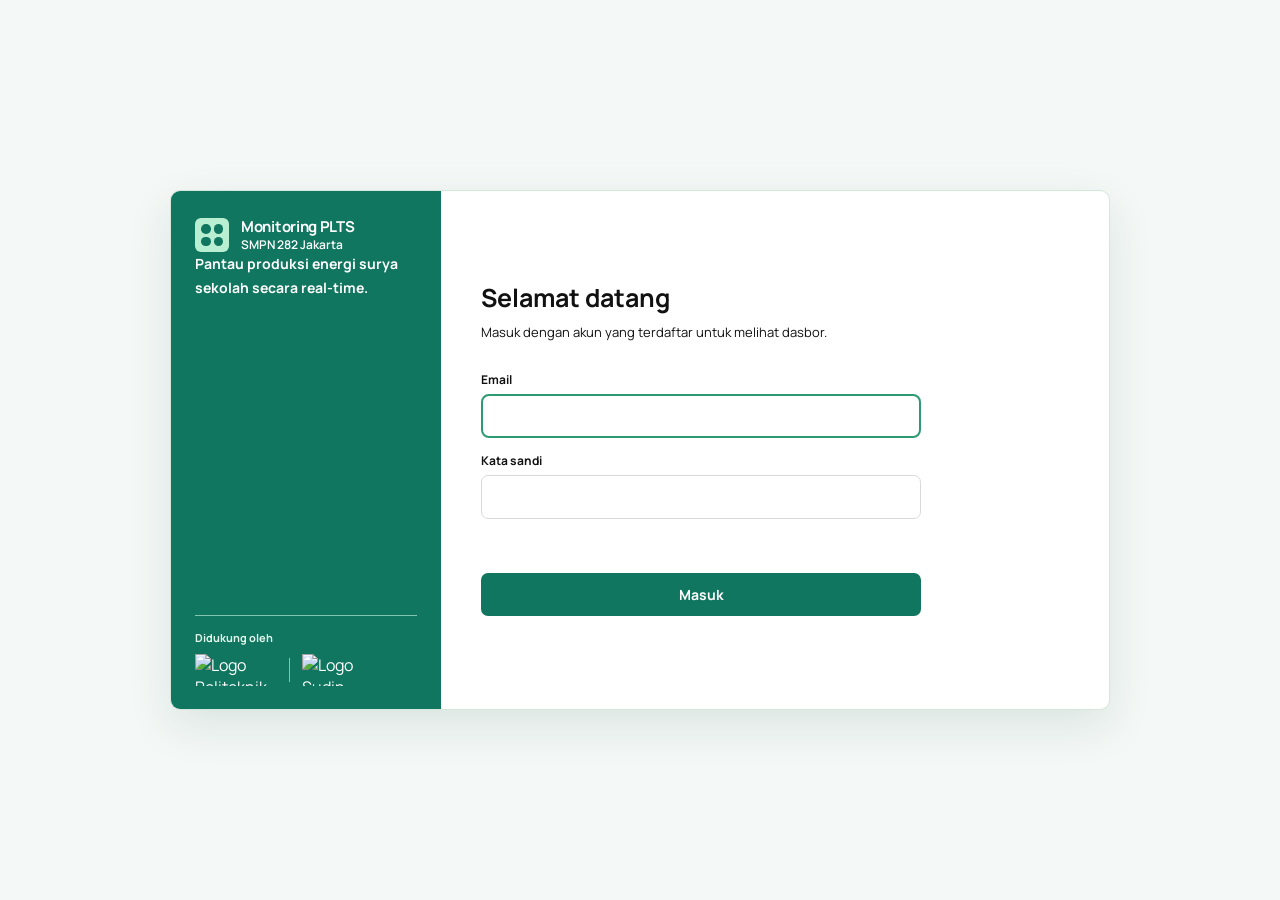
==== commit fcf8d988: "update2" ====
--- a/frontend/login.html
+++ b/frontend/login.html
@@ -12,30 +12,31 @@
 </head>
 <body class="login-page">
   <main class="login-card">
-
-    <a class="brand login-brand" href="/login.html" aria-label="Monitoring PLTS SMPN 282 Jakarta">
-      <span class="brand-mark"><i></i><i></i><i></i><i></i></span>
-      <span>MONITORING PLTS<br>SMPN 282 Jakarta</span>
-    </a>
-
-    <h1>Selamat datang</h1>
-    <p>Silakan masuk untuk melanjutkan ke Monitoring PLTS SMPN 282 Jakarta.</p>
-
-    <form id="loginForm" class="login-form">
-      <label>Email<input id="username" name="username" type="email" autocomplete="email" required autofocus /></label>
-      <label>Kata sandi<input id="password" name="password" type="password" autocomplete="current-password" required /></label>
-      <p id="loginError" class="login-error" role="alert"></p>
-      <button class="login-submit" type="submit">Masuk</button>
-    </form>
-
-    <div class="login-footer" aria-label="Didukung oleh Politeknik Negeri Jakarta dan Sudin Pemerintah">
-      <span class="login-footer-label">Didukung oleh</span>
-      <div class="login-footer-marks">
-        <img src="/assets/logo-pnj.png" alt="Logo Politeknik Negeri Jakarta" />
-        <span class="login-footer-divider"></span>
-        <img src="/assets/logo-sudin.png" alt="Logo Sudin Pemerintah" />
+    <section class="login-identity" aria-label="Identitas aplikasi">
+      <a class="login-lockup" href="/login.html" aria-label="Monitoring PLTS SMPN 282 Jakarta">
+        <span class="brand-mark"><i></i><i></i><i></i><i></i></span>
+        <span><strong>Monitoring PLTS</strong><small>SMPN 282 Jakarta</small></span>
+      </a>
+      <p class="login-tagline">Pantau produksi energi surya sekolah secara real-time.</p>
+      <div class="login-supported" aria-label="Didukung oleh Politeknik Negeri Jakarta dan Sudin Pemerintah">
+        <span>Didukung oleh</span>
+        <div class="login-logos">
+          <img src="/assets/logo-pnj.png" alt="Logo Politeknik Negeri Jakarta" />
+          <span class="login-logo-divider"></span>
+          <img src="/assets/logo-sudin.png" alt="Logo Sudin Pemerintah" />
+        </div>
       </div>
-    </div>
+    </section>
+    <section class="login-form-panel">
+      <h1>Selamat datang</h1>
+      <p>Masuk dengan akun yang terdaftar untuk melihat dasbor.</p>
+      <form id="loginForm" class="login-form">
+        <label>Email<input id="username" name="username" type="email" autocomplete="email" required autofocus /></label>
+        <label>Kata sandi<input id="password" name="password" type="password" autocomplete="current-password" required /></label>
+        <p id="loginError" class="login-error" role="alert"></p>
+        <button class="login-submit" type="submit">Masuk</button>
+      </form>
+    </section>
 
   </main>
   <script src="https://cdn.jsdelivr.net/npm/@supabase/supabase-js@2/dist/umd/supabase.min.js"></script>
--- a/frontend/style.css
+++ b/frontend/style.css
@@ -50,3 +50,29 @@
 .power-details{display:grid;grid-template-columns:1fr 1fr;gap:8px;margin-top:15px;padding-top:12px;border-top:1px solid #dcebe1}.power-details div{display:grid;gap:4px}.power-details span{font-size:10px;color:#71867e}.power-details strong{font:700 13px 'DM Mono';color:#277858}.temperature-metric-card .metric-value{margin-bottom:7px}.temperature-metric-card p{color:#71867e}.bottom-grid{grid-template-columns:1fr}.bottom-grid .alert-panel{min-height:86px}
 .metric-heading{font-size:15px}.metric-card p{font-size:13px}.metric-value span{font-size:13px}.power-details span{font-size:12px}.power-details strong{font-size:15px}.revenue-period span{font-size:13px}.revenue-period strong{font-size:14px}.revenue-line{font-size:12px}.revenue-line strong{font-size:12px}.tariff-note{font-size:11px!important}
 .logout-button{padding:10px 16px;font-size:12px}
+
+/* Login: lockup aplikasi sebagai identitas utama, logo instansi sebagai dukungan. */
+.login-page{min-height:100vh;display:grid;place-items:center;padding:28px;background:#f4f8f6}
+.login-card{width:min(940px,100%);min-height:520px;display:grid;grid-template-columns:270px minmax(0,1fr);padding:0;overflow:hidden;border:1px solid #d5e7da;border-radius:10px;background:#fff;box-shadow:0 16px 45px #16483e1c}
+.login-identity{display:flex;flex-direction:column;padding:27px 24px 23px;background:#11765f;color:#fff}
+.login-lockup{display:flex;align-items:center;gap:12px;color:#fff;text-decoration:none}
+.login-lockup .brand-mark{flex:none;width:34px;height:34px;gap:3px;padding:6px;border-radius:6px;background:#b8eed1;transform:none}
+.login-lockup .brand-mark i{background:#11765f;border-radius:50%}
+.login-lockup strong,.login-lockup small{display:block}
+.login-lockup strong{font-size:15px;line-height:1.15;letter-spacing:-.3px}
+.login-lockup small{margin-top:2px;font-size:12px;font-weight:600;line-height:1.15}
+.login-tagline{max-width:210px;margin:28px 0 0;color:#fff!important;font-size:14px!important;font-weight:700;line-height:1.7!important}
+.login-supported{margin-top:auto;padding-top:14px;border-top:1px solid #82c6b2}
+.login-supported>span{display:block;color:#e4f7ed;font-size:11px;font-weight:700}
+.login-logos{display:flex;align-items:center;justify-content:flex-start;gap:12px;margin:9px 0 0}
+.login-logos img{width:auto;height:32px;max-width:82px;object-fit:contain}
+.login-logo-divider{width:1px;height:24px;background:#82c6b2}
+.login-form-panel{padding:36px 40px 40px;align-self:center}
+.login-form-panel h1{margin:0 0 7px;font-size:25px;color:#111}
+.login-form-panel>p{color:#111;font-size:13px}
+.login-form{max-width:440px;gap:14px;margin-top:28px}
+.login-form label{color:#111;font-size:12px}
+.login-form input{border-color:#d9d9d9;border-radius:7px;padding:10px 13px;color:#173b35;font-size:16px}
+.login-submit{margin-top:8px;border-radius:7px;background:#11765f;padding:12px;font-size:14px}
+.login-submit:hover{background:#0d604e}
+@media(max-width:650px){.login-page{padding:14px}.login-card{display:block;min-height:0}.login-identity{min-height:270px;padding:24px}.login-tagline{margin-top:22px}.login-supported{margin-top:30px}.login-form-panel{padding:30px 24px 32px}}
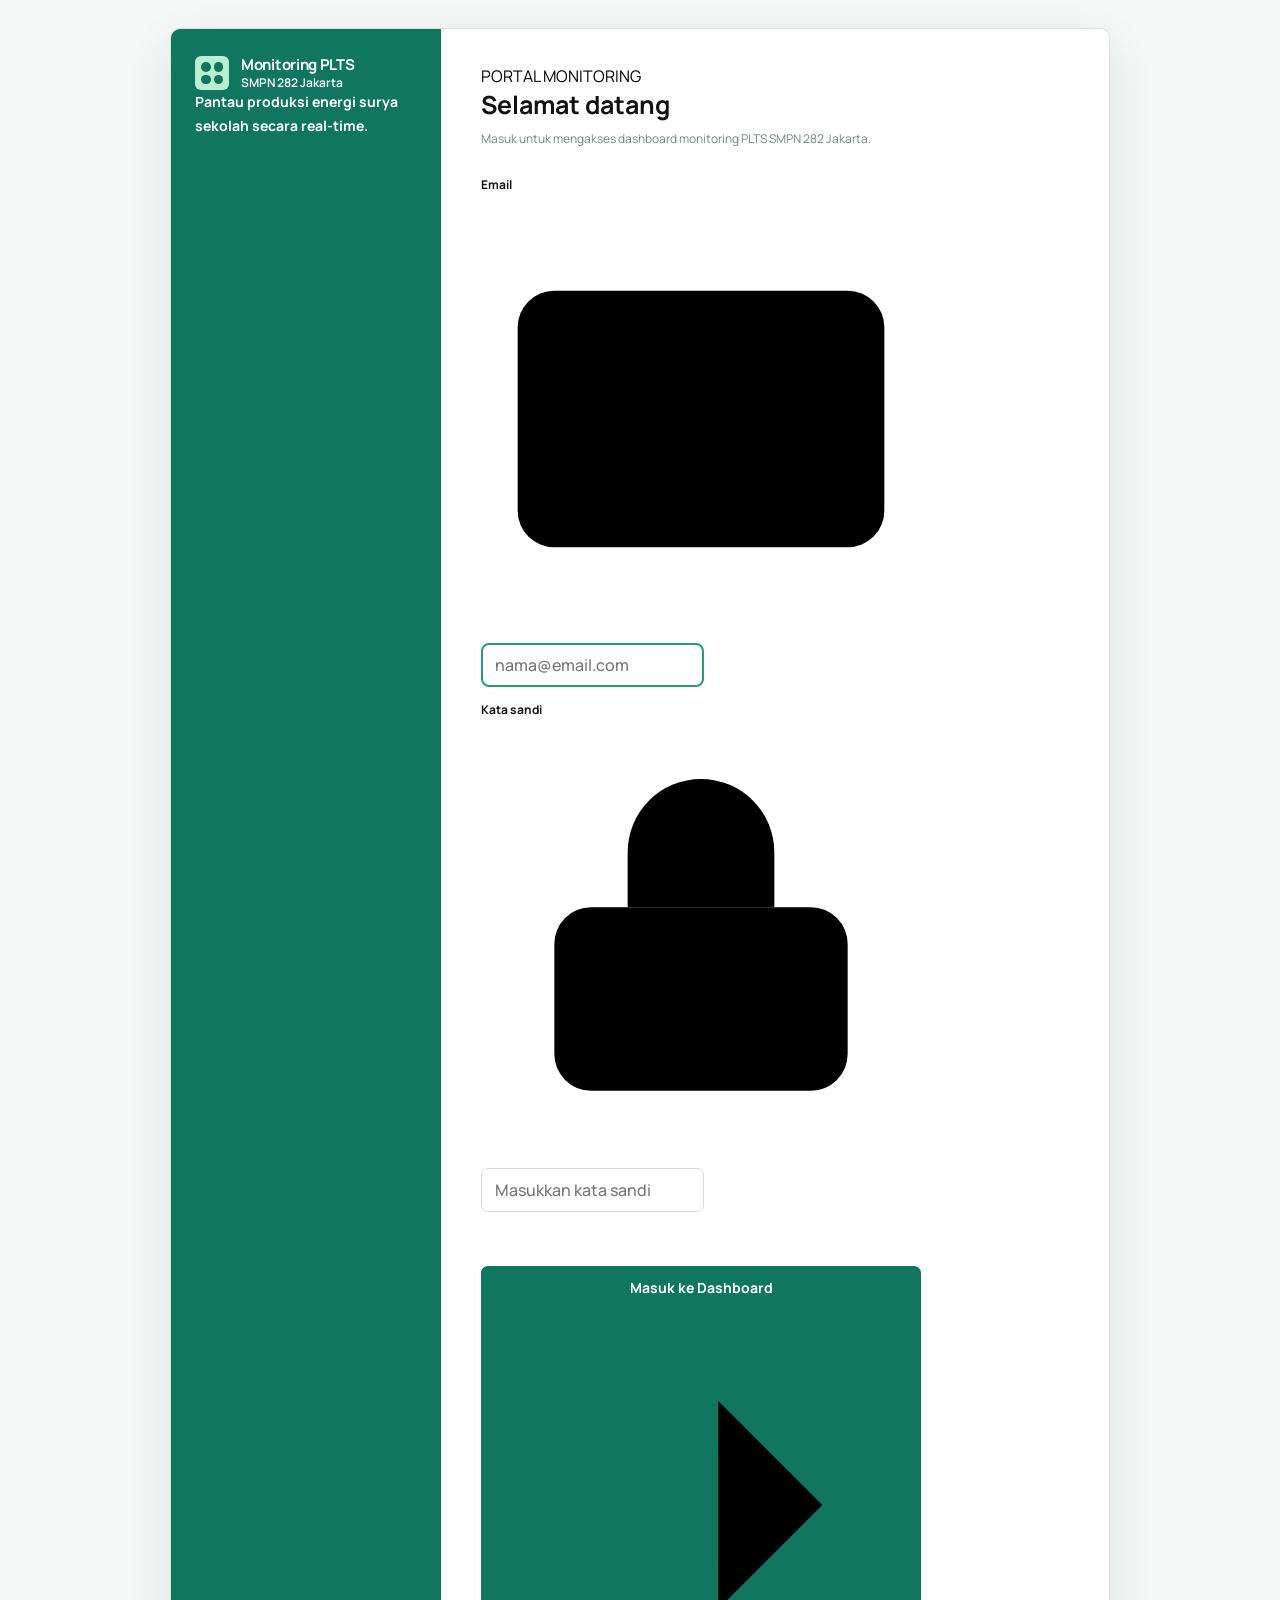
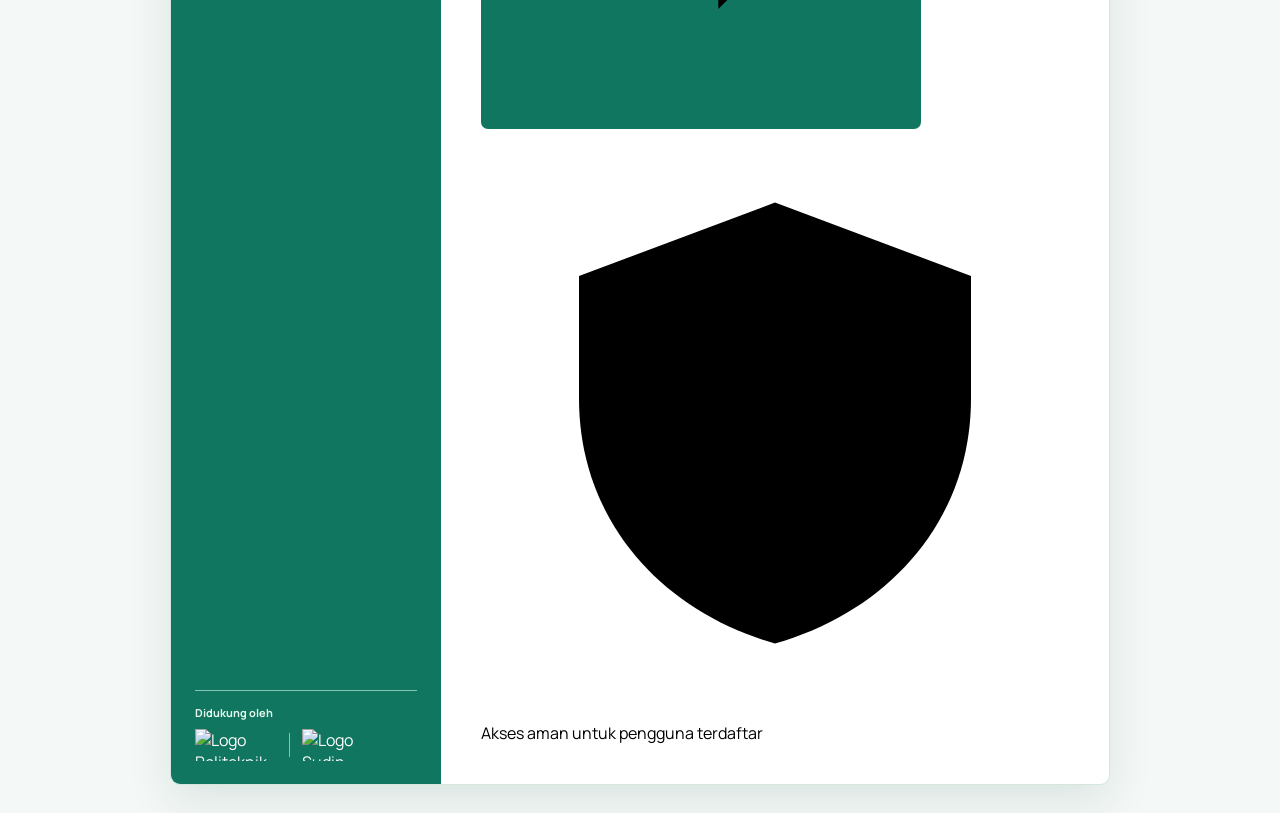
==== commit f446ea67: "Update login.html" ====
--- a/frontend/login.html
+++ b/frontend/login.html
@@ -28,15 +28,71 @@
       </div>
     </section>
     <section class="login-form-panel">
-      <h1>Selamat datang</h1>
-      <p>Masuk dengan akun yang terdaftar untuk melihat dasbor.</p>
-      <form id="loginForm" class="login-form">
-        <label>Email<input id="username" name="username" type="email" autocomplete="email" required autofocus /></label>
-        <label>Kata sandi<input id="password" name="password" type="password" autocomplete="current-password" required /></label>
-        <p id="loginError" class="login-error" role="alert"></p>
-        <button class="login-submit" type="submit">Masuk</button>
-      </form>
-    </section>
+  <div class="login-form-header">
+    <span class="login-eyebrow">PORTAL MONITORING</span>
+    <h1>Selamat datang</h1>
+    <p>Masuk untuk mengakses dashboard monitoring PLTS SMPN 282 Jakarta.</p>
+  </div>
+
+  <form id="loginForm" class="login-form">
+
+    <label class="input-group">
+      <span>Email</span>
+      <div class="input-wrapper">
+        <svg viewBox="0 0 24 24" aria-hidden="true">
+          <path d="M4 5h16a2 2 0 0 1 2 2v10a2 2 0 0 1-2 2H4a2 2 0 0 1-2-2V7a2 2 0 0 1 2-2Z"/>
+          <path d="m4 7 8 6 8-6"/>
+        </svg>
+        <input
+          id="username"
+          name="username"
+          type="email"
+          autocomplete="email"
+          placeholder="nama@email.com"
+          required
+          autofocus
+        />
+      </div>
+    </label>
+
+    <label class="input-group">
+      <span>Kata sandi</span>
+      <div class="input-wrapper">
+        <svg viewBox="0 0 24 24" aria-hidden="true">
+          <rect x="4" y="10" width="16" height="10" rx="2"/>
+          <path d="M8 10V7a4 4 0 0 1 8 0v3"/>
+        </svg>
+        <input
+          id="password"
+          name="password"
+          type="password"
+          autocomplete="current-password"
+          placeholder="Masukkan kata sandi"
+          required
+        />
+      </div>
+    </label>
+
+    <p id="loginError" class="login-error" role="alert"></p>
+
+    <button class="login-submit" type="submit">
+      <span>Masuk ke Dashboard</span>
+      <svg viewBox="0 0 24 24" aria-hidden="true">
+        <path d="M5 12h14"/>
+        <path d="m13 6 6 6-6 6"/>
+      </svg>
+    </button>
+
+  </form>
+
+  <div class="login-security">
+    <svg viewBox="0 0 24 24" aria-hidden="true">
+      <path d="M12 3 20 6v5c0 5-3.4 8.7-8 10-4.6-1.3-8-5-8-10V6l8-3Z"/>
+      <path d="m9 12 2 2 4-4"/>
+    </svg>
+    <span>Akses aman untuk pengguna terdaftar</span>
+  </div>
+</section>
 
   </main>
   <script src="https://cdn.jsdelivr.net/npm/@supabase/supabase-js@2/dist/umd/supabase.min.js"></script>
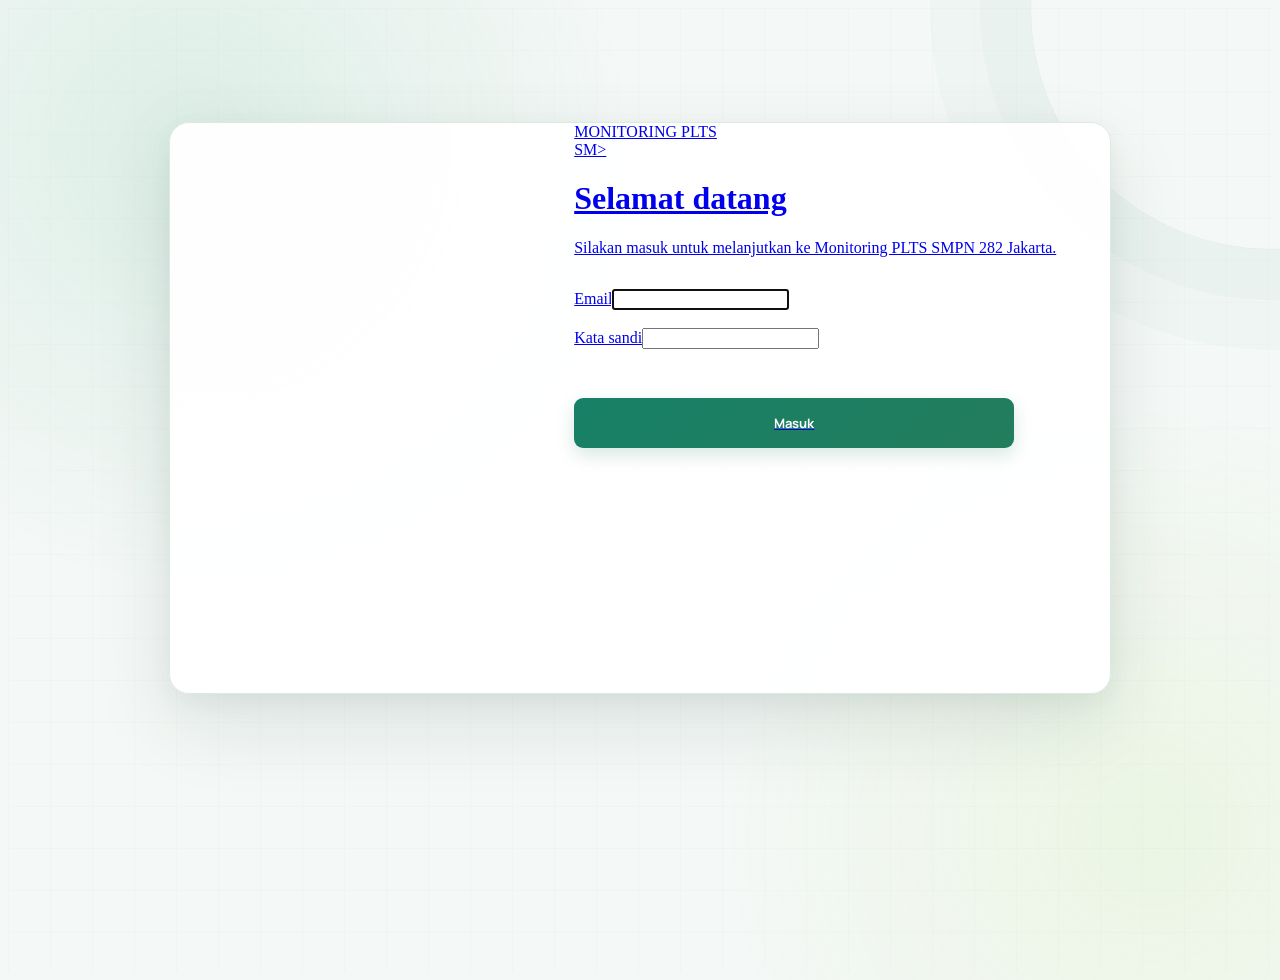
==== commit fbd94f25: "Update login.html" ====
--- a/frontend/login.html
+++ b/frontend/login.html
@@ -12,91 +12,22 @@
 </head>
 <body class="login-page">
   <main class="login-card">
-    <section class="login-identity" aria-label="Identitas aplikasi">
-      <a class="login-lockup" href="/login.html" aria-label="Monitoring PLTS SMPN 282 Jakarta">
-        <span class="brand-mark"><i></i><i></i><i></i><i></i></span>
-        <span><strong>Monitoring PLTS</strong><small>SMPN 282 Jakarta</small></span>
-      </a>
-      <p class="login-tagline">Pantau produksi energi surya sekolah secara real-time.</p>
-      <div class="login-supported" aria-label="Didukung oleh Politeknik Negeri Jakarta dan Sudin Pemerintah">
-        <span>Didukung oleh</span>
-        <div class="login-logos">
-          <img src="/assets/logo-pnj.png" alt="Logo Politeknik Negeri Jakarta" />
-          <span class="login-logo-divider"></span>
-          <img src="/assets/logo-sudin.png" alt="Logo Sudin Pemerintah" />
-        </div>
-      </div>
-    </section>
-    <section class="login-form-panel">
-  <div class="login-form-header">
-    <span class="login-eyebrow">PORTAL MONITORING</span>
+    <div class="login-logos" aria-label="Politeknik Negeri Jakarta dan Sudin Pemerintah">
+      <img src="/assets/logo-pnj.png" alt="Logo PNJ" />
+      <img src="/assets/logo-sudin.png" alt="Logo Sudin Pemerintah" />
+    </div>
+    <a class="brand login-brand" href="/login.html" aria-label="Monitoring PLTS SMPN 282 Jakarta"><span class="brand-mark"><i></i><i></i><i></i><i></i></span><span>MONITORING PLTS<br>SM>
     <h1>Selamat datang</h1>
-    <p>Masuk untuk mengakses dashboard monitoring PLTS SMPN 282 Jakarta.</p>
-  </div>
-
-  <form id="loginForm" class="login-form">
-
-    <label class="input-group">
-      <span>Email</span>
-      <div class="input-wrapper">
-        <svg viewBox="0 0 24 24" aria-hidden="true">
-          <path d="M4 5h16a2 2 0 0 1 2 2v10a2 2 0 0 1-2 2H4a2 2 0 0 1-2-2V7a2 2 0 0 1 2-2Z"/>
-          <path d="m4 7 8 6 8-6"/>
-        </svg>
-        <input
-          id="username"
-          name="username"
-          type="email"
-          autocomplete="email"
-          placeholder="nama@email.com"
-          required
-          autofocus
-        />
-      </div>
-    </label>
-
-    <label class="input-group">
-      <span>Kata sandi</span>
-      <div class="input-wrapper">
-        <svg viewBox="0 0 24 24" aria-hidden="true">
-          <rect x="4" y="10" width="16" height="10" rx="2"/>
-          <path d="M8 10V7a4 4 0 0 1 8 0v3"/>
-        </svg>
-        <input
-          id="password"
-          name="password"
-          type="password"
-          autocomplete="current-password"
-          placeholder="Masukkan kata sandi"
-          required
-        />
-      </div>
-    </label>
-
-    <p id="loginError" class="login-error" role="alert"></p>
-
-    <button class="login-submit" type="submit">
-      <span>Masuk ke Dashboard</span>
-      <svg viewBox="0 0 24 24" aria-hidden="true">
-        <path d="M5 12h14"/>
-        <path d="m13 6 6 6-6 6"/>
-      </svg>
-    </button>
-
-  </form>
-
-  <div class="login-security">
-    <svg viewBox="0 0 24 24" aria-hidden="true">
-      <path d="M12 3 20 6v5c0 5-3.4 8.7-8 10-4.6-1.3-8-5-8-10V6l8-3Z"/>
-      <path d="m9 12 2 2 4-4"/>
-    </svg>
-    <span>Akses aman untuk pengguna terdaftar</span>
-  </div>
-</section>
-
+    <p>Silakan masuk untuk melanjutkan ke Monitoring PLTS SMPN 282 Jakarta.</p>
+    <form id="loginForm" class="login-form">
+      <label>Email<input id="username" name="username" type="email" autocomplete="email" required autofocus /></label>
+      <label>Kata sandi<input id="password" name="password" type="password" autocomplete="current-password" required /></label>
+      <p id="loginError" class="login-error" role="alert"></p>
+      <button class="login-submit" type="submit">Masuk</button>
+    </form>
   </main>
-  <script src="https://cdn.jsdelivr.net/npm/@supabase/supabase-js@2/dist/umd/supabase.min.js"></script>
+   <script src="https://cdn.jsdelivr.net/npm/@supabase/supabase-js@2/dist/umd/supabase.min.js"></script>
   <script src="supabase-client.js"></script>
   <script src="login.js"></script>
 </body>
-</html>
+</html
--- a/frontend/style.css
+++ b/frontend/style.css
@@ -1,78 +1,728 @@
-GNU nano 8.4                                                                                                                                                                                                                                                                                                                                                                                                                                                                                                                                                                                                                                                                                                                                                                                                                                                         style.css
-:root { --ink:#173b35; --muted:#71867e; --line:#deebe5; --cream:#f6fbf8; --yellow:#e7b331; --blue:#338d78; --green:#19a16c; --purple:#5c9c82; --sidebar:#0d302b; }
-* { box-sizing:border-box; }
-html { scroll-behavior:smooth; }
-body { margin:0; min-width:320px; color:var(--ink); background:#f4f8f6; font-family:Manrope,Arial,sans-serif; }
-.app-shell { min-height:100vh; display:flex; }
-.sidebar { width:252px; flex:none; background:linear-gradient(180deg,#0b3029,#12473b); color:#d6e8df; padding:32px 20px 22px; display:flex; flex-direction:column; position:fixed; inset:0 auto 0 0; }
-.brand { color:#fff; font-size:21px; font-weight:800; letter-spacing:-.8px; text-decoration:none; display:flex; align-items:center; gap:10px; padding:0 11px 39px; }.brand>span:last-child span{color:#f8bd30}.brand-mark{width:24px;height:24px;display:grid;grid-template-columns:repeat(2,1fr);gap:3px;transform:skewY(-9deg)}.brand-mark i{background:#f7bd30;border-radius:2px}.brand-mark i:nth-child(2),.brand-mark i:nth-child(3){background:#ffe29a}
-.institution-logos{display:flex;align-items:center;gap:8px;flex:none}.institution-logos img{width:31px;height:31px;object-fit:contain}.login-brand{padding:0;justify-content:flex-start;gap:10px;font-size:16px;line-height:1.25;margin-bottom:22px}.login-brand .brand-mark{width:22px;height:22px}
-.main-nav { display:grid; gap:7px; }.nav-item { display:flex; gap:14px; align-items:center; padding:12px 13px; border-radius:8px; color:#aebbd1; text-decoration:none; font-size:13px; font-weight:600; }.nav-item:hover,.nav-item.active{background:#253554;color:white}.nav-item.active{box-shadow:inset 3px 0 #f7bc31}.nav-icon{font-size:19px;width:17px;text-align:center;font-weight:400}
-.plant-card{margin-top:auto;background:#22314f;border:1px solid #304260;border-radius:10px;padding:15px 14px 12px;display:flex;flex-direction:column;gap:4px}.mini-label,.eyebrow{font-family:'DM Mono',monospace;letter-spacing:.7px;font-size:10px;font-weight:500;color:#8b9ab4}.plant-card strong{font-size:12px;color:#fff;margin-top:3px}.plant-card>span:not(.mini-label){font-size:10px;color:#a4b2ca}.switch-plant{color:#d5ddeb;background:none;border:0;border-top:1px solid #344665;margin:8px 0 0;padding:9px 0 0;text-align:left;font:600 10px Manrope;cursor:pointer}.switch-plant b{float:right;font-size:13px}.sidebar-footer{font-size:10px;color:#718099;margin:19px 9px 0}
-.main-content{width:calc(100% - 252px);margin-left:252px;max-width:1560px;padding:32px 46px 50px}.topbar{display:flex;justify-content:space-between;align-items:center;margin-bottom:25px}.topbar h1{font-size:23px;letter-spacing:-.8px;margin:6px 0 0}.topbar h1 span{font-size:18px}.eyebrow{margin:0}.topbar-actions{display:flex;align-items:center;gap:18px}.icon-button,.profile,.menu-button,.more-button{border:0;background:none;cursor:pointer}.icon-button{font-size:24px;color:#738098;position:relative}.icon-button em{position:absolute;background:#eb4d5c;border:2px solid #f7f9fc;width:9px;height:9px;border-radius:50%;right:1px;top:1px}.profile{display:flex;gap:9px;align-items:center;color:#768197}.profile span{width:34px;height:34px;border-radius:50%;display:grid;place-items:center;background:#e7cbad;color:#704a32;font-size:11px;font-weight:800}.menu-button{display:none}
-.hero-status{min-height:176px;border-radius:13px;padding:28px 36px;background:#fff6dc;display:flex;justify-content:space-between;overflow:hidden;position:relative;margin-bottom:21px}.status-copy{z-index:1}.live-badge{display:inline-flex;gap:7px;align-items:center;border-radius:20px;background:#f8e6af;color:#9b6a00;font:500 10px 'DM Mono';padding:5px 9px}.live-badge span{width:6px;height:6px;border-radius:50%;background:#e9a511;box-shadow:0 0 0 3px #f6db91}.hero-status h2{font-size:20px;margin:13px 0 5px;letter-spacing:-.5px}.hero-status p{font-size:12px;color:#66738a;margin:0}.hero-status p strong{color:#19865f}.updated{font:10px 'DM Mono';color:#8c94a2;margin-top:19px}.updated span{font-size:15px;color:#9ba4ad;vertical-align:-1px}.sun-illustration{width:260px;position:relative}.sun{position:absolute;right:66px;top:32px;width:52px;height:52px;border-radius:50%;background:#f6bc35;box-shadow:0 0 0 17px #fae7a9}.sun-rays{position:absolute;right:50px;top:16px;width:84px;height:84px;border:2px dashed #f1c95e;border-radius:50%;opacity:.8}.solar-panel{position:absolute;right:6px;bottom:-14px;width:178px;height:79px;background:repeating-linear-gradient(90deg,#345274 0 1px,transparent 1px 44px),repeating-linear-gradient(0deg,#345274 0 1px,#47779a 1px 25px);border:4px solid #2f5576;transform:perspective(190px) rotateX(43deg) rotateZ(-8deg);box-shadow:0 9px 0 #d9aa3d}.solar-panel span{display:none}
-.metrics-grid{display:grid;grid-template-columns:repeat(4,1fr);gap:17px;margin-bottom:20px}.metric-card,.panel{background:#fff;border:1px solid var(--line);border-radius:12px;box-shadow:0 2px 6px rgba(27,41,66,.015)}.metric-card{padding:19px 19px 15px;min-height:164px}.metric-card.highlight{background:#fffdf8;border-color:#f2e5c3}.metric-heading{display:flex;justify-content:space-between;align-items:center;color:#6e7a90;font-size:11px;font-weight:600}.metric-icon{display:grid;place-items:center;width:27px;height:27px;border-radius:8px;font-size:16px;font-weight:bold}.yellow{background:#fff1c8;color:#dc9811}.blue{background:#e7f0ff;color:#3a7ee8}.green{background:#e4f7f0;color:#20a87b}.purple{background:#f0eafa;color:#936bdd}.metric-value{margin:15px 0 6px;letter-spacing:-1px}.metric-value strong{font-size:26px}.metric-value span{font:500 12px 'DM Mono';color:#69758c;letter-spacing:0}.metric-card p{font-size:10px;margin:0}.positive{color:#1b9a6d!important;font-weight:700}.positive span{color:#8c96a7;font-weight:500}.neutral{color:#8490a4}.tiny-bars{height:26px;display:flex;align-items:end;gap:4px;margin-top:9px}.tiny-bars i{flex:1;display:block;background:#f7cf70;border-radius:2px 2px 0 0}.tiny-bars i:nth-child(1){height:20%}.tiny-bars i:nth-child(2){height:31%}.tiny-bars i:nth-child(3){height:38%}.tiny-bars i:nth-child(4){height:50%}.tiny-bars i:nth-child(5){height:63%}.tiny-bars i:nth-child(6){height:72%}.tiny-bars i:nth-child(7){height:89%}.tiny-bars i:nth-child(8){height:100%;background:#f2b634}.tiny-bars i:nth-child(9){height:92%}.tiny-bars i:nth-child(10){height:70%}.tiny-bars i:nth-child(11){height:48%}.tiny-bars i:nth-child(12){height:29%}.progre>
-.content-grid{display:grid;grid-template-columns:minmax(0,1.52fr) minmax(320px,.85fr);gap:20px;margin-bottom:20px}.panel{padding:21px}.panel-header{display:flex;justify-content:space-between;align-items:flex-start}.panel h3{font-size:14px;margin:0 0 4px;letter-spacing:-.2px}.panel-header p,.panel p{font-size:10px;color:#8792a4;margin:0}.chart-tabs{display:flex;background:#f4f6f9;border-radius:6px;padding:2px}.chart-tabs button{border:0;border-radius:4px;padding:5px 9px;background:transparent;color:#8190a3;font:600 9px Manrope;cursor:pointer}.chart-tabs .active{color:#36445a;background:#fff;box-shadow:0 1px 3px #dfe4ec}.chart-summary{margin:22px 0 5px;display:flex;align-items:center;gap:9px}.chart-summary strong{font-size:21px;letter-spacing:-.7px}.chart-summary span{font-size:10px}.chart-wrap{height:231px;position:relative;padding-left:31px}.y-axis{left:0;top:10px;bottom:45px;position:absolute;display:flex;flex-direction:column;justify-content:space-between;font:9px 'DM Mono';color:#99a4b4}.chart-wrap svg{display:block;height:196px;width:100%;overflow:visible}.grid-lines line{stroke:#e9edf3;stroke-dasharray:3 3}.chart-line{fill:none;stroke:#efb52d;stroke-width:3;stroke-linecap:round;stroke-linejoin:round}.chart-wrap circle{fill:#efb52d;stroke:#fff;stroke-width:3}.x-axis{display:flex;justify-content:space-between;padding:6px 0 0;font:9px 'DM Mono';color:#99a4b4}
-.devices{margin-top:15px}.device{display:flex;align-items:center;gap:10px;border-bottom:1px solid #edf0f5;padding:11px 0}.device-icon{flex:none;width:28px;height:28px;border-radius:7px;display:grid;place-items:center;font-size:15px}.inverter{background:#fff2cf;color:#da9e19}.panel-icon{background:#e5f0ff;color:#4785e9}.battery{background:#e3f7ef;color:#1ea878}.device div{min-width:0;display:grid;gap:2px}.device strong{font-size:10px}.device small{font:9px 'DM Mono';color:#8a95a7}.online{margin-left:auto;color:#1c9b70;font:9px 'DM Mono';white-space:nowrap}.view-all{display:block;text-align:center;color:#2f78e4;font-size:10px;font-weight:700;text-decoration:none;padding-top:16px}.view-all span{font-size:14px;margin-left:3px}.more-button{font-weight:800;color:#8591a4;letter-spacing:2px;padding:0}
-.bottom-grid{display:grid;grid-template-columns:1fr 1fr 1.06fr;gap:20px}.bottom-grid .panel{min-height:112px;display:flex;align-items:center;justify-content:space-between;padding:19px 20px}.weather-panel{background:#eff8ff;border-color:#dceefa}.weather-panel h3,.revenue-panel h3{font-size:25px;letter-spacing:-1px;margin:7px 0 6px}.weather-panel h3 span{font-size:12px;letter-spacing:0;margin-left:3px}.weather-panel p strong{color:#546276}.weather-sun{font-size:49px;color:#f2b533;filter:drop-shadow(0 0 7px #f7d87d)}.revenue-panel{background:#f8f5ff;border-color:#e9e2fb}.revenue-panel h3{color:#7957c8}.revenue-panel h3 span{font-size:19px}.revenue-icon{font-size:34px;color:#a585e2}.alert-panel{background:#f0fbf6;border-color:#d9f3e7;justify-content:flex-start!important;gap:13px}.alert-icon{width:35px;height:35px;display:grid;place-items:center;border-radius:50%;background:#d1f1e2;color:#209d72;font-size:19px}.alert-panel h3{color:#207e61}.alert-panel p{font-size:10px}
-@media (max-width:1100px){.main-content{padding:28px}.metrics-grid{grid-template-columns:repeat(2,1fr)}.bottom-grid{grid-template-columns:1fr 1fr}.alert-panel{grid-column:span 2}.sidebar{width:222px}.main-content{width:calc(100% - 222px);margin-left:222px}}
-@media (max-width:760px){.sidebar{transform:translateX(-100%);transition:.25s;z-index:5;width:252px}.sidebar.open{transform:none}.main-content{width:100%;margin:0;padding:21px 15px 30px}.menu-button{display:block;font-size:19px;margin-right:10px}.topbar{justify-content:flex-start}.topbar-actions{margin-left:auto}.topbar h1{font-size:18px}.hero-status{padding:23px;min-height:190px}.hero-status h2{font-size:17px;max-width:210px}.sun-illustration{position:absolute;opacity:.45;right:-31px;bottom:-17px}.metrics-grid,.content-grid,.bottom-grid{grid-template-columns:1fr}.metric-card{min-height:145px}.chart-panel{overflow:hidden}.content-grid{gap:15px}.alert-panel{grid-column:auto}.bottom-grid{gap:15px}.chart-wrap{height:220px}.chart-tabs button{padding:5px 6px}.topbar .eyebrow{font-size:8px}.profile b{display:none}}
-
-/* Tema EcoWatt: hijau profesional untuk PLTS SMPN 282 Jakarta */
-.brand>span:last-child span{color:#a9e15c}.brand-mark i{background:#68c783}.brand-mark i:nth-child(2),.brand-mark i:nth-child(3){background:#b7e970}.nav-item{color:#b1cdbf}.nav-item:hover,.nav-item.active{background:#1d5547}.nav-item.active{box-shadow:inset 3px 0 #a9e15c}.plant-card{background:#16483e;border-color:#2c6759}.mini-label,.eyebrow{color:#789e90}.plant-card>span:not(.mini-label){color:#b7d0c4}.switch-plant{color:#d0e5db;border-color:#337161}.sidebar-footer{color:#7ba797}
-.hero-status{background:linear-gradient(112deg,#e8f7eb,#f7f9df);border:1px solid #d8eadb}.live-badge{background:#d4efdc;color:#177451}.live-badge span{background:#24a06e;box-shadow:0 0 0 3px #bfe6ca}.hero-status p{color:#577568}.hero-status p strong{color:#167c55}.updated{color:#78958a}.updated span{color:#509178}.sun{background:#e4b332;box-shadow:0 0 0 17px #e7f1b9}.sun-rays{border-color:#afce76}.solar-panel{background:repeating-linear-gradient(90deg,#25564d 0 1px,transparent 1px 44px),repeating-linear-gradient(0deg,#25564d 0 1px,#4d8776 1px 25px);border-color:#1e5147;box-shadow:0 9px 0 #8fbd70}
-.metric-card.highlight{background:#fbfefb;border-color:#d5ead9}.metric-heading{color:#678177}.yellow{background:#f8efcf;color:#ba8c16}.blue{background:#e0f3eb;color:#238465}.purple{background:#e4f2e9;color:#438a6d}.progress span{background:#2e9a78}.tiny-bars i{background:#86ca96}.tiny-bars i:nth-child(8){background:#259c6e}.gauge{background:conic-gradient(from 270deg at 50% 100%,#4aa47d 0 174deg,#e4efe8 174deg 180deg)}.gauge b{background:#277759}
-.chart-line{stroke:#229c70}.chart-wrap circle{fill:#229c70}.chart-tabs .active{color:#24644f}.weather-panel{background:#eef8f2;border-color:#d8ebe0}.weather-sun{color:#dfad2e;filter:drop-shadow(0 0 7px #e8d97d)}.revenue-panel{background:#f1f8f1;border-color:#dcebdc}.revenue-panel h3{color:#31815f}.revenue-icon{color:#6aac87}
-.thermometer{background:#fff0e5;color:#db7437}.meter-icon{background:#e0f3eb;color:#238465}.sensor-panel h3{font-size:25px;letter-spacing:-1px;margin:7px 0 6px}.sensor-panel h3 b{font:600 13px 'DM Mono';letter-spacing:0}.temperature-panel{background:#fff7ec;border-color:#f4e3ca}.powermeter-panel{background:#eef8f2;border-color:#d8ebe0}.sensor-icon{font-size:35px}.temperature-panel .sensor-icon{color:#d67d3e}.powermeter-panel .sensor-icon{color:#278965}.sensor-status{color:#1e9870;font-weight:700}
-.history-panel{margin-top:20px;padding:22px}.history-header{align-items:center}.history-actions{display:flex;align-items:center;gap:9px;flex-wrap:wrap}.date-picker{display:flex;align-items:center;gap:8px;color:#71867e;font:600 10px Manrope}.date-picker input{border:1px solid #d8e6dd;border-radius:6px;background:#f7fbf8;padding:7px 8px;color:#24644f;font:500 10px 'DM Mono';outline-color:#49a77f}.export-button{border:0;border-radius:6px;background:#237d5d;color:#fff;padding:8px 11px;font:700 10px Manrope;cursor:pointer;box-shadow:0 2px 5px #b5d9c5}.export-button:hover{background:#176848}.history-scroll{max-height:420px;overflow:auto;margin-top:18px;border:1px solid #e4eee8;border-radius:8px}table{width:100%;border-collapse:collapse;min-width:720px;font-size:10px}th,td{padding:10px 13px;text-align:left;border-bottom:1px solid #e9f0ec;white-space:nowrap}thead{position:sticky;top:0;background:#f3f9f5;z-index:1}thead th{font:600 9px 'DM Mono';letter-spacing:.3px;color:#668277}tbody td{font-family:'DM Mono';color:#466257}tbody tr:hover{background:#f7fbf8}tfoot{background:#e6f4eb}tfoot th,tfoot td{font:700 10px 'DM Mono';color:#176848;border-bottom:0}.history-error{text-align:center;padding:25px;color:#a4563b;font-family:Manrope}.history-error code{background:#eef4f0;padding:2px 5px;border-radius:3px;color:#166744}@media(max-width:760px){.history-header{align-items:flex-start;gap:14px}.history-actions{gap:7px}.date-picker{width:100%;justify-content:space-between}.date-picker input{flex:1}.export-button{width:100%}}
-.revenue-card{background:linear-gradient(145deg,#f5fbf6,#fcfdf9);border-color:#d9eadc}.metric-value.currency{display:flex;align-items:baseline;gap:4px}.metric-value.currency>span{font:700 14px Manrope;color:#29825f}.metric-value.currency strong{font-size:23px;color:#216e53}.revenue-line{margin-top:12px;padding-top:9px;border-top:1px solid #e1eee5;display:flex;justify-content:space-between;font-size:9px;color:#84978d}.revenue-line strong{font:500 9px 'DM Mono';color:#3d8068}.revenue-period{display:flex;justify-content:space-between;align-items:baseline;margin:11px 0}.revenue-period span{font-size:10px;color:#71867e}.revenue-period strong{font:700 12px 'DM Mono';color:#277858;letter-spacing:-.3px}.revenue-card .neutral{margin-top:8px}
-.edit-tariff{margin-top:9px;padding:0;border:0;background:none;color:#277858;font:700 9px Manrope;cursor:pointer;text-decoration:underline;text-underline-offset:2px}.tariff-dialog{width:min(380px,calc(100vw - 32px));border:0;border-radius:13px;padding:0;color:#173b35;box-shadow:0 20px 60px #102b233d}.tariff-dialog::backdrop{background:#0d302b88}.tariff-dialog form{position:relative;padding:27px}.tariff-dialog h2{font-size:19px;margin:7px 0}.tariff-dialog p:not(.eyebrow){font-size:11px;line-height:1.6;color:#71867e;margin:0 0 20px}.tariff-dialog label{display:block;color:#426b5b;font-size:10px;font-weight:700;margin-bottom:7px}.tariff-dialog input{width:100%;border:1px solid #cfe0d5;border-radius:7px;padding:11px;color:#1e654d;font:600 14px 'DM Mono';outline-color:#2c9b72}.dialog-close{position:absolute;right:14px;top:12px;border:0;background:none;color:#78988b;font-size:23px;cursor:pointer}.dialog-actions{display:flex;justify-content:flex-end;gap:8px;margin-top:20px}.cancel-button,.save-tariff{border:0;border-radius:6px;padding:9px 13px;font:700 10px Manrope;cursor:pointer}.cancel-button{background:#eef4f0;color:#537266}.save-tariff{background:#237d5d;color:#fff}
-.tariff-note{font-size:9px!important;color:#71867e!important;margin-top:6px!important}
-.logout-button{border:1px solid #cfe0d5;border-radius:6px;background:#fff;color:#277858;padding:7px 10px;font:700 10px Manrope;cursor:pointer}.logout-button:hover{background:#edf7f0}
-.negative{color:#c95b55!important;font-weight:700}
-.history-tabs{display:flex;gap:5px;margin:18px 0 0;border-bottom:1px solid #e4eee8}.history-tabs button{border:0;border-bottom:2px solid transparent;background:none;padding:8px 10px;color:#789187;font:700 10px Manrope;cursor:pointer}.history-tabs button.active{color:#237d5d;border-color:#237d5d}.history-summary{display:grid;grid-template-columns:repeat(5,1fr);gap:12px;margin-top:18px}.history-summary article{display:flex;flex-direction:column;gap:6px;border:1px solid #dcebe1;border-radius:9px;background:#f7fbf8;padding:16px}.history-summary span{font-size:10px;color:#71867e}.history-summary strong{font:700 19px 'DM Mono';color:#176848;overflow-wrap:anywhere}.history-summary small{font-size:9px;color:#90a39a}
-@media(max-width:760px){.topbar{margin-bottom:16px}.topbar-actions{gap:7px}.logout-button{padding:6px 8px}.chart-panel{padding:15px}.chart-panel .panel-header{gap:10px;flex-direction:column}.chart-tabs{align-self:stretch;justify-content:space-between}.chart-tabs button{flex:1}.chart-summary{margin-top:15px}.history-panel{padding:15px}.history-tabs{overflow-x:auto;white-space:nowrap}.history-tabs button{flex:0 0 auto}.history-summary{grid-template-columns:repeat(2,minmax(0,1fr));gap:8px}.history-summary article{padding:12px}.history-summary article:last-child{grid-column:span 2}.panel-header{gap:10px}.panel-header h3{font-size:13px}}
-.login-page{min-height:100vh;display:grid;place-items:center;padding:24px;background:linear-gradient(135deg,#e5f3e8,#f7f9df)}.login-card{width:min(390px,100%);padding:32px;border:1px solid #d5e7da;border-radius:15px;background:#fff;box-shadow:0 16px 45px #16483e1c}.login-card h1{margin:0 0 7px;font-size:22px}.login-card p{margin:0;color:#71867e;font-size:12px;line-height:1.6}.login-form{display:grid;gap:14px;margin-top:25px}.login-form label{display:grid;gap:6px;color:#426b5b;font-size:11px;font-weight:700}.login-form input{border:1px solid #cfe0d5;border-radius:7px;padding:11px;color:#173b35;font:500 14px Manrope;outline-color:#2c9b72}.login-submit{border:0;border-radius:7px;background:#237d5d;color:#fff;padding:12px;font:700 12px Manrope;cursor:pointer}.login-submit:hover{background:#176848}.login-error{min-height:18px;color:#b94d42!important;font-size:11px!important}
-.login-footer{margin-top:26px;padding-top:18px;border-top:1px solid var(--line);text-align:center}.login-footer-label{display:block;margin-bottom:10px;font:600 10px 'DM Mono',monospace;letter-spacing:.5px;text-transform:uppercase;color:var(--muted)}.login-footer-marks{display:flex;align-items:center;justify-content:center;gap:14px}.login-footer-marks img{height:30px;width:auto;object-fit:contain}.login-footer-divider{width:1px;height:22px;background:var(--line)}
-.topbar h1 span{font-size:18px;font-weight:600;letter-spacing:-.4px;color:#6d8a7e}.metric-heading{font-size:12px}.metric-card p{font-size:11px}.panel-header p,.panel p{font-size:11px}.device strong{font-size:11px}.device small{font-size:10px}table{font-size:11px}thead th{font-size:10px}
-@media(max-width:760px){.topbar h1{font-size:18px;line-height:1.2}.topbar h1 span{display:block;font-size:14px;margin-top:3px}.topbar .eyebrow{font-size:9px}.metric-heading{font-size:12px}.metric-card p{font-size:11px}.panel-header p,.panel p{font-size:11px}}
-.map-panel{margin-bottom:20px;padding:21px}.map-panel .panel-header{margin-bottom:14px}.map-label{font:500 10px 'DM Mono';color:#6d8a7e;background:#eef8f2;border-radius:5px;padding:6px 8px}.map-frame{height:280px;border-radius:9px;overflow:hidden;border:1px solid #dcebe1}.map-frame iframe{width:100%;height:100%;display:block;border:0}
-.nav-item{font-size:14px}.panel-header h3{font-size:16px}.panel-header p,.panel p{font-size:12px}.metric-heading{font-size:13px}.metric-card p{font-size:11px}.device strong{font-size:12px}.device small{font-size:11px}.history-description,.history-actions,.date-picker{font-size:11px}.history-summary span{font-size:11px}.history-summary small{font-size:10px}
-@media(max-width:760px){.map-panel{padding:15px}.map-frame{height:230px}.map-label{font-size:9px}.panel-header h3{font-size:15px}.panel-header p,.panel p{font-size:12px}.nav-item{font-size:14px}}
-.map-panel{max-width:820px}.map-frame{height:210px}.map-panel .panel-header h3{font-size:17px}.map-panel .panel-header p{font-size:13px}.map-label{font-size:11px}.chart-tabs{width:max-content}.chart-tabs button{font-size:11px;padding:7px 12px}
-.y-axis,.x-axis{font-size:10px}.chart-summary span{font-size:11px}
-@media(max-width:760px){.map-panel{max-width:none}.map-frame{height:175px}.map-panel .panel-header h3{font-size:16px}.map-panel .panel-header p{font-size:12px}.map-label{font-size:10px}.chart-tabs{width:max-content}.chart-tabs button{font-size:10px;padding:7px 8px}}
-.top-feature-grid{display:grid;grid-template-columns:minmax(0,1.2fr) minmax(360px,.8fr);gap:20px;margin-bottom:20px;align-items:stretch}.top-feature-grid .hero-status,.top-feature-grid .map-panel{margin-bottom:0}.top-feature-grid .map-panel{max-width:none}.top-feature-grid .map-frame{height:180px}
-@media(max-width:1100px){.top-feature-grid{grid-template-columns:1fr}.top-feature-grid .map-frame{height:210px}}
-@media(max-width:760px){.top-feature-grid{display:grid;grid-template-columns:1fr;gap:15px}.top-feature-grid .map-frame{height:175px}}
-/* Grafik memenuhi area setelah panel status perangkat dihapus. */
-.content-grid{grid-template-columns:1fr}
-.power-details{display:grid;grid-template-columns:1fr 1fr;gap:8px;margin-top:15px;padding-top:12px;border-top:1px solid #dcebe1}.power-details div{display:grid;gap:4px}.power-details span{font-size:10px;color:#71867e}.power-details strong{font:700 13px 'DM Mono';color:#277858}.temperature-metric-card .metric-value{margin-bottom:7px}.temperature-metric-card p{color:#71867e}.bottom-grid{grid-template-columns:1fr}.bottom-grid .alert-panel{min-height:86px}
-.metric-heading{font-size:15px}.metric-card p{font-size:13px}.metric-value span{font-size:13px}.power-details span{font-size:12px}.power-details strong{font-size:15px}.revenue-period span{font-size:13px}.revenue-period strong{font-size:14px}.revenue-line{font-size:12px}.revenue-line strong{font-size:12px}.tariff-note{font-size:11px!important}
-.logout-button{padding:10px 16px;font-size:12px}
-
-/* Login: lockup aplikasi sebagai identitas utama, logo instansi sebagai dukungan. */
-.login-page{min-height:100vh;display:grid;place-items:center;padding:28px;background:#f4f8f6}
-.login-card{width:min(940px,100%);min-height:520px;display:grid;grid-template-columns:270px minmax(0,1fr);padding:0;overflow:hidden;border:1px solid #d5e7da;border-radius:10px;background:#fff;box-shadow:0 16px 45px #16483e1c}
-.login-identity{display:flex;flex-direction:column;padding:27px 24px 23px;background:#11765f;color:#fff}
-.login-lockup{display:flex;align-items:center;gap:12px;color:#fff;text-decoration:none}
-.login-lockup .brand-mark{flex:none;width:34px;height:34px;gap:3px;padding:6px;border-radius:6px;background:#b8eed1;transform:none}
-.login-lockup .brand-mark i{background:#11765f;border-radius:50%}
-.login-lockup strong,.login-lockup small{display:block}
-.login-lockup strong{font-size:15px;line-height:1.15;letter-spacing:-.3px}
-.login-lockup small{margin-top:2px;font-size:12px;font-weight:600;line-height:1.15}
-.login-tagline{max-width:210px;margin:28px 0 0;color:#fff!important;font-size:14px!important;font-weight:700;line-height:1.7!important}
-.login-supported{margin-top:auto;padding-top:14px;border-top:1px solid #82c6b2}
-.login-supported>span{display:block;color:#e4f7ed;font-size:11px;font-weight:700}
-.login-logos{display:flex;align-items:center;justify-content:flex-start;gap:12px;margin:9px 0 0}
-.login-logos img{width:auto;height:32px;max-width:82px;object-fit:contain}
-.login-logo-divider{width:1px;height:24px;background:#82c6b2}
-.login-form-panel{padding:36px 40px 40px;align-self:center}
-.login-form-panel h1{margin:0 0 7px;font-size:25px;color:#111}
-.login-form-panel>p{color:#111;font-size:13px}
-.login-form{max-width:440px;gap:14px;margin-top:28px}
-.login-form label{color:#111;font-size:12px}
-.login-form input{border-color:#d9d9d9;border-radius:7px;padding:10px 13px;color:#173b35;font-size:16px}
-.login-submit{margin-top:8px;border-radius:7px;background:#11765f;padding:12px;font-size:14px}
-.login-submit:hover{background:#0d604e}
-@media(max-width:650px){.login-page{padding:14px}.login-card{display:block;min-height:0}.login-identity{min-height:270px;padding:24px}.login-tagline{margin-top:22px}.login-supported{margin-top:30px}.login-form-panel{padding:30px 24px 32px}}
+/* =========================================================
+   LOGIN PAGE — ECO TECH
+   ========================================================= */
+
+.login-page {
+  min-height: 100vh;
+  display: grid;
+  place-items: center;
+  padding: 32px;
+  position: relative;
+  overflow: hidden;
+
+  background:
+    radial-gradient(
+      circle at 15% 15%,
+      rgba(62, 169, 124, .13),
+      transparent 32%
+    ),
+    radial-gradient(
+      circle at 90% 85%,
+      rgba(169, 225, 92, .12),
+      transparent 30%
+    ),
+    #f4f8f6;
+}
+
+/* subtle technical grid */
+
+.login-page::before {
+  content: "";
+  position: absolute;
+  inset: 0;
+  pointer-events: none;
+  opacity: .45;
+
+  background-image:
+    linear-gradient(rgba(34, 120, 91, .035) 1px, transparent 1px),
+    linear-gradient(90deg, rgba(34, 120, 91, .035) 1px, transparent 1px);
+
+  background-size: 42px 42px;
+}
+
+/* decorative glow */
+
+.login-page::after {
+  content: "";
+  position: absolute;
+  width: 480px;
+  height: 480px;
+  right: -240px;
+  top: -240px;
+
+  border-radius: 50%;
+  border: 1px solid rgba(35, 125, 93, .08);
+  box-shadow:
+    0 0 0 50px rgba(35, 125, 93, .025),
+    0 0 0 100px rgba(35, 125, 93, .018);
+
+  pointer-events: none;
+}
+
+
+/* =========================================================
+   MAIN CARD
+   ========================================================= */
+
+.login-card {
+  position: relative;
+  z-index: 1;
+
+  width: min(940px, 100%);
+  min-height: 570px;
+
+  display: grid;
+  grid-template-columns: 43% 57%;
+
+  padding: 0;
+  overflow: hidden;
+
+  background: rgba(255, 255, 255, .96);
+  border: 1px solid #dcebe2;
+  border-radius: 20px;
+
+  box-shadow:
+    0 30px 80px rgba(13, 48, 43, .10),
+    0 8px 25px rgba(13, 48, 43, .05);
+}
+
+
+/* =========================================================
+   LEFT IDENTITY PANEL
+   ========================================================= */
+
+.login-identity {
+  position: relative;
+  overflow: hidden;
+
+  display: flex;
+  flex-direction: column;
+
+  padding: 42px 38px 32px;
+
+  background:
+    radial-gradient(
+      circle at 80% 18%,
+      rgba(169, 225, 92, .16),
+      transparent 28%
+    ),
+    linear-gradient(
+      145deg,
+      #0d6551 0%,
+      #11765f 48%,
+      #0d5949 100%
+    );
+
+  color: #fff;
+}
+
+
+/* Decorative circles */
+
+.login-identity::before {
+  content: "";
+  position: absolute;
+
+  width: 310px;
+  height: 310px;
+
+  right: -160px;
+  bottom: -150px;
+
+  border-radius: 50%;
+  border: 1px solid rgba(255,255,255,.10);
+
+  box-shadow:
+    0 0 0 35px rgba(255,255,255,.025),
+    0 0 0 70px rgba(255,255,255,.02);
+}
+
+
+/* Solar decorative lines */
+
+.login-identity::after {
+  content: "";
+  position: absolute;
+
+  width: 190px;
+  height: 190px;
+
+  right: -75px;
+  top: 135px;
+
+  border-radius: 50%;
+
+  background:
+    linear-gradient(
+      90deg,
+      transparent 48%,
+      rgba(255,255,255,.08) 49%,
+      rgba(255,255,255,.08) 51%,
+      transparent 52%
+    ),
+    linear-gradient(
+      transparent 48%,
+      rgba(255,255,255,.08) 49%,
+      rgba(255,255,255,.08) 51%,
+      transparent 52%
+    );
+
+  opacity: .7;
+}
+
+
+/* =========================================================
+   BRAND
+   ========================================================= */
+
+.login-lockup {
+  position: relative;
+  z-index: 2;
+
+  display: flex;
+  align-items: center;
+  gap: 13px;
+
+  color: #fff;
+  text-decoration: none;
+}
+
+
+.login-lockup .brand-mark {
+  flex: none;
+
+  width: 42px;
+  height: 42px;
+
+  display: grid;
+  grid-template-columns: repeat(2, 1fr);
+  gap: 4px;
+
+  padding: 7px;
+
+  border-radius: 10px;
+
+  background: rgba(194, 241, 213, .18);
+  border: 1px solid rgba(255,255,255,.16);
+
+  transform: none;
+  backdrop-filter: blur(8px);
+}
+
+
+.login-lockup .brand-mark i {
+  background: #b7e970;
+  border-radius: 3px;
+}
+
+
+.login-lockup .brand-mark i:nth-child(2),
+.login-lockup .brand-mark i:nth-child(3) {
+  background: #e4f5a5;
+}
+
+
+.login-lockup strong,
+.login-lockup small {
+  display: block;
+}
+
+
+.login-lockup strong {
+  font-size: 16px;
+  line-height: 1.15;
+  letter-spacing: -.4px;
+}
+
+
+.login-lockup small {
+  margin-top: 4px;
+
+  color: #bfe2d3;
+
+  font-size: 11px;
+  font-weight: 600;
+  line-height: 1.15;
+}
+
+
+/* =========================================================
+   LEFT CONTENT
+   ========================================================= */
+
+.login-tagline {
+  position: relative;
+  z-index: 2;
+
+  max-width: 270px;
+
+  margin: 76px 0 0;
+
+  color: #fff !important;
+
+  font-size: 26px !important;
+  font-weight: 700;
+
+  line-height: 1.35 !important;
+  letter-spacing: -.8px;
+}
+
+
+.login-tagline::after {
+  content: "";
+  display: block;
+
+  width: 42px;
+  height: 3px;
+
+  margin-top: 24px;
+
+  border-radius: 99px;
+
+  background: #b7e970;
+}
+
+
+/* =========================================================
+   INSTITUTION SUPPORT
+   ========================================================= */
+
+.login-supported {
+  position: relative;
+  z-index: 2;
+
+  margin-top: auto;
+  padding-top: 22px;
+
+  border-top: 1px solid rgba(255,255,255,.18);
+}
+
+
+.login-supported > span {
+  display: block;
+
+  margin-bottom: 11px;
+
+  color: #b8d9cc;
+
+  font-family: "DM Mono", monospace;
+  font-size: 9px;
+  font-weight: 500;
+
+  letter-spacing: .8px;
+  text-transform: uppercase;
+}
+
+
+.login-logos {
+  display: flex;
+  align-items: center;
+  justify-content: flex-start;
+
+  gap: 15px;
+}
+
+
+.login-logos img {
+  width: auto;
+  height: 34px;
+  max-width: 92px;
+
+  object-fit: contain;
+
+  filter: brightness(0) invert(1);
+  opacity: .9;
+}
+
+
+.login-logo-divider {
+  width: 1px;
+  height: 25px;
+
+  background: rgba(255,255,255,.25);
+}
+
+
+/* =========================================================
+   RIGHT FORM PANEL
+   ========================================================= */
+
+.login-form-panel {
+  align-self: center;
+
+  padding: 55px 62px 48px;
+
+  background: #fff;
+}
+
+
+.login-form-header {
+  max-width: 440px;
+}
+
+
+.login-eyebrow {
+  display: inline-block;
+
+  margin-bottom: 13px;
+
+  color: #2d9772;
+
+  font-family: "DM Mono", monospace;
+  font-size: 9px;
+  font-weight: 500;
+
+  letter-spacing: 1.2px;
+}
+
+
+.login-form-panel h1 {
+  margin: 0 0 9px;
+
+  color: #163b33;
+
+  font-size: 31px;
+  font-weight: 800;
+
+  letter-spacing: -1.2px;
+}
+
+
+.login-form-panel > p,
+.login-form-header > p {
+  max-width: 420px;
+
+  color: #71867e;
+
+  font-size: 13px;
+  line-height: 1.7;
+}
+
+
+/* =========================================================
+   FORM
+   ========================================================= */
+
+.login-form {
+  max-width: 440px;
+
+  display: grid;
+  gap: 18px;
+
+  margin-top: 32px;
+}
+
+
+.input-group {
+  display: grid;
+  gap: 8px;
+
+  color: #315d4e;
+
+  font-size: 11px;
+  font-weight: 700;
+}
+
+
+.input-wrapper {
+  position: relative;
+}
+
+
+.input-wrapper svg {
+  position: absolute;
+
+  left: 14px;
+  top: 50%;
+
+  width: 17px;
+  height: 17px;
+
+  transform: translateY(-50%);
+
+  fill: none;
+  stroke: #8aa79a;
+  stroke-width: 1.7;
+
+  pointer-events: none;
+
+  transition: .2s ease;
+}
+
+
+.input-wrapper input {
+  width: 100%;
+
+  height: 48px;
+
+  padding: 0 14px 0 43px;
+
+  border: 1px solid #d8e6de;
+  border-radius: 9px;
+
+  outline: none;
+
+  background: #fbfdfc;
+
+  color: #173b35;
+
+  font: 500 13px Manrope, sans-serif;
+
+  transition:
+    border-color .2s ease,
+    box-shadow .2s ease,
+    background .2s ease;
+}
+
+
+.input-wrapper input::placeholder {
+  color: #a6b7b0;
+}
+
+
+.input-wrapper input:hover {
+  border-color: #bcd5c9;
+}
+
+
+.input-wrapper input:focus {
+  background: #fff;
+
+  border-color: #3b9b78;
+
+  box-shadow:
+    0 0 0 4px rgba(59, 155, 120, .10);
+}
+
+
+.input-wrapper:focus-within svg {
+  stroke: #278967;
+}
+
+
+/* =========================================================
+   ERROR
+   ========================================================= */
+
+.login-error {
+  min-height: 18px;
+
+  margin: -3px 0 -4px;
+
+  color: #c4554b !important;
+
+  font-size: 11px !important;
+  line-height: 1.5 !important;
+}
+
+
+/* =========================================================
+   LOGIN BUTTON
+   ========================================================= */
+
+.login-submit {
+  width: 100%;
+  height: 50px;
+
+  display: flex;
+  align-items: center;
+  justify-content: center;
+
+  gap: 10px;
+
+  margin-top: 2px;
+
+  border: 0;
+  border-radius: 9px;
+
+  background:
+    linear-gradient(
+      135deg,
+      #178066,
+      #237d5d
+    );
+
+  color: #fff;
+
+  font: 700 13px Manrope, sans-serif;
+
+  cursor: pointer;
+
+  box-shadow:
+    0 7px 18px rgba(35,125,93,.18);
+
+  transition:
+    transform .2s ease,
+    box-shadow .2s ease,
+    background .2s ease;
+}
+
+
+.login-submit svg {
+  width: 17px;
+  height: 17px;
+
+  fill: none;
+  stroke: currentColor;
+  stroke-width: 1.8;
+
+  transition: transform .2s ease;
+}
+
+
+.login-submit:hover {
+  background:
+    linear-gradient(
+      135deg,
+      #116c56,
+      #176848
+    );
+
+  transform: translateY(-1px);
+
+  box-shadow:
+    0 10px 24px rgba(35,125,93,.23);
+}
+
+
+.login-submit:hover svg {
+  transform: translateX(3px);
+}
+
+
+.login-submit:active {
+  transform: translateY(0);
+}
+
+
+/* =========================================================
+   SECURITY NOTE
+   ========================================================= */
+
+.login-security {
+  max-width: 440px;
+
+  display: flex;
+  align-items: center;
+
+  gap: 8px;
+
+  margin-top: 22px;
+
+  color: #84988f;
+
+  font-size: 10px;
+}
+
+
+.login-security svg {
+  flex: none;
+
+  width: 15px;
+  height: 15px;
+
+  fill: none;
+  stroke: #4b9b7b;
+  stroke-width: 1.7;
+}
+
+
+/* =========================================================
+   RESPONSIVE
+   ========================================================= */
+
+@media (max-width: 820px) {
+
+  .login-card {
+    grid-template-columns: 38% 62%;
+  }
+
+  .login-identity {
+    padding: 34px 28px 28px;
+  }
+
+  .login-tagline {
+    margin-top: 60px;
+
+    font-size: 22px !important;
+  }
+
+  .login-form-panel {
+    padding: 45px 40px;
+  }
+
+}
+
+
+@media (max-width: 650px) {
+
+  .login-page {
+    padding: 14px;
+
+    place-items: start center;
+
+    overflow-y: auto;
+  }
+
+  .login-card {
+    width: 100%;
+
+    display: block;
+
+    min-height: 0;
+
+    border-radius: 16px;
+  }
+
+  .login-identity {
+    min-height: 275px;
+
+    padding: 27px 25px 24px;
+  }
+
+  .login-tagline {
+    max-width: 260px;
+
+    margin-top: 48px;
+
+    font-size: 22px !important;
+  }
+
+  .login-supported {
+    margin-top: 35px;
+  }
+
+  .login-form-panel {
+    padding: 34px 25px 30px;
+  }
+
+  .login-form-panel h1 {
+    font-size: 27px;
+  }
+
+  .login-form {
+    margin-top: 27px;
+  }
+
+}
+
+
+@media (max-width: 380px) {
+
+  .login-page {
+    padding: 10px;
+  }
+
+  .login-identity {
+    padding: 24px 20px;
+  }
+
+  .login-form-panel {
+    padding: 30px 20px;
+  }
+
+  .login-tagline {
+    font-size: 20px !important;
+  }
+
+}
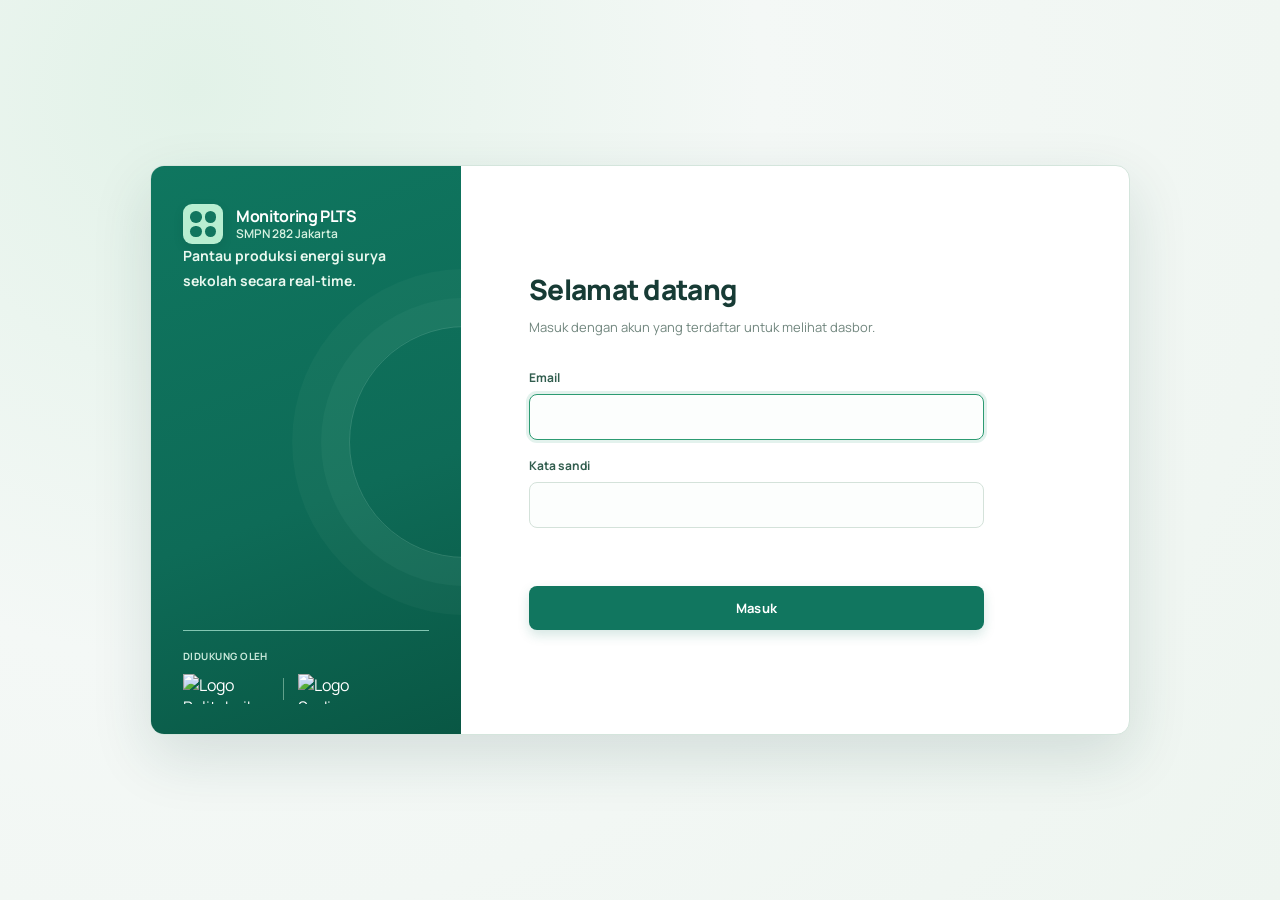
==== commit d34d2db7: "update4" ====
--- a/frontend/login.html
+++ b/frontend/login.html
@@ -12,22 +12,34 @@
 </head>
 <body class="login-page">
   <main class="login-card">
-    <div class="login-logos" aria-label="Politeknik Negeri Jakarta dan Sudin Pemerintah">
-      <img src="/assets/logo-pnj.png" alt="Logo PNJ" />
-      <img src="/assets/logo-sudin.png" alt="Logo Sudin Pemerintah" />
-    </div>
-    <a class="brand login-brand" href="/login.html" aria-label="Monitoring PLTS SMPN 282 Jakarta"><span class="brand-mark"><i></i><i></i><i></i><i></i></span><span>MONITORING PLTS<br>SM>
-    <h1>Selamat datang</h1>
-    <p>Silakan masuk untuk melanjutkan ke Monitoring PLTS SMPN 282 Jakarta.</p>
-    <form id="loginForm" class="login-form">
-      <label>Email<input id="username" name="username" type="email" autocomplete="email" required autofocus /></label>
-      <label>Kata sandi<input id="password" name="password" type="password" autocomplete="current-password" required /></label>
-      <p id="loginError" class="login-error" role="alert"></p>
-      <button class="login-submit" type="submit">Masuk</button>
-    </form>
+    <section class="login-identity" aria-label="Identitas aplikasi">
+      <a class="login-lockup" href="/login.html" aria-label="Monitoring PLTS SMPN 282 Jakarta">
+        <span class="brand-mark"><i></i><i></i><i></i><i></i></span>
+        <span><strong>Monitoring PLTS</strong><small>SMPN 282 Jakarta</small></span>
+      </a>
+      <p class="login-tagline">Pantau produksi energi surya sekolah secara real-time.</p>
+      <div class="login-supported" aria-label="Didukung oleh Politeknik Negeri Jakarta dan Sudin Pemerintah">
+        <span>Didukung oleh</span>
+        <div class="login-logos">
+          <img src="/assets/logo-pnj.png" alt="Logo Politeknik Negeri Jakarta" />
+          <span class="login-logo-divider"></span>
+          <img src="/assets/logo-sudin.png" alt="Logo Sudin Pemerintah" />
+        </div>
+      </div>
+    </section>
+    <section class="login-form-panel">
+      <h1>Selamat datang</h1>
+      <p>Masuk dengan akun yang terdaftar untuk melihat dasbor.</p>
+      <form id="loginForm" class="login-form">
+        <label>Email<input id="username" name="username" type="email" autocomplete="email" required autofocus /></label>
+        <label>Kata sandi<input id="password" name="password" type="password" autocomplete="current-password" required /></label>
+        <p id="loginError" class="login-error" role="alert"></p>
+        <button class="login-submit" type="submit">Masuk</button>
+      </form>
+    </section>
   </main>
    <script src="https://cdn.jsdelivr.net/npm/@supabase/supabase-js@2/dist/umd/supabase.min.js"></script>
   <script src="supabase-client.js"></script>
   <script src="login.js"></script>
 </body>
-</html
+</html>
--- a/frontend/style.css
+++ b/frontend/style.css
@@ -1,728 +1,105 @@
-/* =========================================================
-   LOGIN PAGE — ECO TECH
-   ========================================================= */
+  GNU nano 8.4                                                                                                                                                                                                                                                                                                                                                                                                                                                                                                                                                                                                                                                                                                                                                                                                                                                         style.css
+:root { --ink:#173b35; --muted:#71867e; --line:#deebe5; --cream:#f6fbf8; --yellow:#e7b331; --blue:#338d78; --green:#19a16c; --purple:#5c9c82; --sidebar:#0d302b; }
+* { box-sizing:border-box; }
+html { scroll-behavior:smooth; }
+body { margin:0; min-width:320px; color:var(--ink); background:#f4f8f6; font-family:Manrope,Arial,sans-serif; }
+.app-shell { min-height:100vh; display:flex; }
+.sidebar { width:252px; flex:none; background:linear-gradient(180deg,#0b3029,#12473b); color:#d6e8df; padding:32px 20px 22px; display:flex; flex-direction:column; position:fixed; inset:0 auto 0 0; }
+.brand { color:#fff; font-size:21px; font-weight:800; letter-spacing:-.8px; text-decoration:none; display:flex; align-items:center; gap:10px; padding:0 11px 39px; }.brand>span:last-child span{color:#f8bd30}.brand-mark{width:24px;height:24px;display:grid;grid-template-columns:repeat(2,1fr);gap:3px;transform:skewY(-9deg)}.brand-mark i{background:#f7bd30;border-radius:2px}.brand-mark i:nth-child(2),.brand-mark i:nth-child(3){background:#ffe29a}
+.institution-logos{display:flex;align-items:center;gap:8px;flex:none}.institution-logos img{width:31px;height:31px;object-fit:contain}.login-logos{display:flex;align-items:center;justify-content:center;gap:18px;margin-bottom:22px}.login-logos img{width:62px;height:62px;object-fit:contain}.login-brand{padding:0;justify-content:center;font-size:16px;line-height:1.25}.login-brand .brand-mark{width:22px;height:22px}.login-card h1{margin-top:25px}
+.main-nav { display:grid; gap:7px; }.nav-item { display:flex; gap:14px; align-items:center; padding:12px 13px; border-radius:8px; color:#aebbd1; text-decoration:none; font-size:13px; font-weight:600; }.nav-item:hover,.nav-item.active{background:#253554;color:white}.nav-item.active{box-shadow:inset 3px 0 #f7bc31}.nav-icon{font-size:19px;width:17px;text-align:center;font-weight:400}
+.plant-card{margin-top:auto;background:#22314f;border:1px solid #304260;border-radius:10px;padding:15px 14px 12px;display:flex;flex-direction:column;gap:4px}.mini-label,.eyebrow{font-family:'DM Mono',monospace;letter-spacing:.7px;font-size:10px;font-weight:500;color:#8b9ab4}.plant-card strong{font-size:12px;color:#fff;margin-top:3px}.plant-card>span:not(.mini-label){font-size:10px;color:#a4b2ca}.switch-plant{color:#d5ddeb;background:none;border:0;border-top:1px solid #344665;margin:8px 0 0;padding:9px 0 0;text-align:left;font:600 10px Manrope;cursor:pointer}.switch-plant b{float:right;font-size:13px}.sidebar-footer{font-size:10px;color:#718099;margin:19px 9px 0}
+.main-content{width:calc(100% - 252px);margin-left:252px;max-width:1560px;padding:32px 46px 50px}.topbar{display:flex;justify-content:space-between;align-items:center;margin-bottom:25px}.topbar h1{font-size:23px;letter-spacing:-.8px;margin:6px 0 0}.topbar h1 span{font-size:18px}.eyebrow{margin:0}.topbar-actions{display:flex;align-items:center;gap:18px}.icon-button,.profile,.menu-button,.more-button{border:0;background:none;cursor:pointer}.icon-button{font-size:24px;color:#738098;position:relative}.icon-button em{position:absolute;background:#eb4d5c;border:2px solid #f7f9fc;width:9px;height:9px;border-radius:50%;right:1px;top:1px}.profile{display:flex;gap:9px;align-items:center;color:#768197}.profile span{width:34px;height:34px;border-radius:50%;display:grid;place-items:center;background:#e7cbad;color:#704a32;font-size:11px;font-weight:800}.menu-button{display:none}
+.hero-status{min-height:176px;border-radius:13px;padding:28px 36px;background:#fff6dc;display:flex;justify-content:space-between;overflow:hidden;position:relative;margin-bottom:21px}.status-copy{z-index:1}.live-badge{display:inline-flex;gap:7px;align-items:center;border-radius:20px;background:#f8e6af;color:#9b6a00;font:500 10px 'DM Mono';padding:5px 9px}.live-badge span{width:6px;height:6px;border-radius:50%;background:#e9a511;box-shadow:0 0 0 3px #f6db91}.hero-status h2{font-size:20px;margin:13px 0 5px;letter-spacing:-.5px}.hero-status p{font-size:12px;color:#66738a;margin:0}.hero-status p strong{color:#19865f}.updated{font:10px 'DM Mono';color:#8c94a2;margin-top:19px}.updated span{font-size:15px;color:#9ba4ad;vertical-align:-1px}.sun-illustration{width:260px;position:relative}.sun{position:absolute;right:66px;top:32px;width:52px;height:52px;border-radius:50%;background:#f6bc35;box-shadow:0 0 0 17px #fae7a9}.sun-rays{position:absolute;right:50px;top:16px;width:84px;height:84px;border:2px dashed #f1c95e;border-radius:50%;opacity:.8}.solar-panel{position:absolute;right:6px;bottom:-14px;width:178px;height:79px;background:repeating-linear-gradient(90deg,#345274 0 1px,transparent 1px 44px),repeating-linear-gradient(0deg,#345274 0 1px,#47779a 1px 25px);border:4px solid #2f5576;transform:perspective(190px) rotateX(43deg) rotateZ(-8deg);box-shadow:0 9px 0 #d9aa3d}.solar-panel span{display:none}
+.metrics-grid{display:grid;grid-template-columns:repeat(4,1fr);gap:17px;margin-bottom:20px}.metric-card,.panel{background:#fff;border:1px solid var(--line);border-radius:12px;box-shadow:0 2px 6px rgba(27,41,66,.015)}.metric-card{padding:19px 19px 15px;min-height:164px}.metric-card.highlight{background:#fffdf8;border-color:#f2e5c3}.metric-heading{display:flex;justify-content:space-between;align-items:center;color:#6e7a90;font-size:11px;font-weight:600}.metric-icon{display:grid;place-items:center;width:27px;height:27px;border-radius:8px;font-size:16px;font-weight:bold}.yellow{background:#fff1c8;color:#dc9811}.blue{background:#e7f0ff;color:#3a7ee8}.green{background:#e4f7f0;color:#20a87b}.purple{background:#f0eafa;color:#936bdd}.metric-value{margin:15px 0 6px;letter-spacing:-1px}.metric-value strong{font-size:26px}.metric-value span{font:500 12px 'DM Mono';color:#69758c;letter-spacing:0}.metric-card p{font-size:10px;margin:0}.positive{color:#1b9a6d!important;font-weight:700}.positive span{color:#8c96a7;font-weight:500}.neutral{color:#8490a4}.tiny-bars{height:26px;display:flex;align-items:end;gap:4px;margin-top:9px}.tiny-bars i{flex:1;display:block;background:#f7cf70;border-radius:2px 2px 0 0}.tiny-bars i:nth-child(1){height:20%}.tiny-bars i:nth-child(2){height:31%}.tiny-bars i:nth-child(3){height:38%}.tiny-bars i:nth-child(4){height:50%}.tiny-bars i:nth-child(5){height:63%}.tiny-bars i:nth-child(6){height:72%}.tiny-bars i:nth-child(7){height:89%}.tiny-bars i:nth-child(8){height:100%;background:#f2b634}.tiny-bars i:nth-child(9){height:92%}.tiny-bars i:nth-child(10){height:70%}.tiny-bars i:nth-child(11){height:48%}.tiny-bars i:nth-child(12){height:29%}.progre>
+.content-grid{display:grid;grid-template-columns:minmax(0,1.52fr) minmax(320px,.85fr);gap:20px;margin-bottom:20px}.panel{padding:21px}.panel-header{display:flex;justify-content:space-between;align-items:flex-start}.panel h3{font-size:14px;margin:0 0 4px;letter-spacing:-.2px}.panel-header p,.panel p{font-size:10px;color:#8792a4;margin:0}.chart-tabs{display:flex;background:#f4f6f9;border-radius:6px;padding:2px}.chart-tabs button{border:0;border-radius:4px;padding:5px 9px;background:transparent;color:#8190a3;font:600 9px Manrope;cursor:pointer}.chart-tabs .active{color:#36445a;background:#fff;box-shadow:0 1px 3px #dfe4ec}.chart-summary{margin:22px 0 5px;display:flex;align-items:center;gap:9px}.chart-summary strong{font-size:21px;letter-spacing:-.7px}.chart-summary span{font-size:10px}.chart-wrap{height:231px;position:relative;padding-left:31px}.y-axis{left:0;top:10px;bottom:45px;position:absolute;display:flex;flex-direction:column;justify-content:space-between;font:9px 'DM Mono';color:#99a4b4}.chart-wrap svg{display:block;height:196px;width:100%;overflow:visible}.grid-lines line{stroke:#e9edf3;stroke-dasharray:3 3}.chart-line{fill:none;stroke:#efb52d;stroke-width:3;stroke-linecap:round;stroke-linejoin:round}.chart-wrap circle{fill:#efb52d;stroke:#fff;stroke-width:3}.x-axis{display:flex;justify-content:space-between;padding:6px 0 0;font:9px 'DM Mono';color:#99a4b4}
+.devices{margin-top:15px}.device{display:flex;align-items:center;gap:10px;border-bottom:1px solid #edf0f5;padding:11px 0}.device-icon{flex:none;width:28px;height:28px;border-radius:7px;display:grid;place-items:center;font-size:15px}.inverter{background:#fff2cf;color:#da9e19}.panel-icon{background:#e5f0ff;color:#4785e9}.battery{background:#e3f7ef;color:#1ea878}.device div{min-width:0;display:grid;gap:2px}.device strong{font-size:10px}.device small{font:9px 'DM Mono';color:#8a95a7}.online{margin-left:auto;color:#1c9b70;font:9px 'DM Mono';white-space:nowrap}.view-all{display:block;text-align:center;color:#2f78e4;font-size:10px;font-weight:700;text-decoration:none;padding-top:16px}.view-all span{font-size:14px;margin-left:3px}.more-button{font-weight:800;color:#8591a4;letter-spacing:2px;padding:0}
+.bottom-grid{display:grid;grid-template-columns:1fr 1fr 1.06fr;gap:20px}.bottom-grid .panel{min-height:112px;display:flex;align-items:center;justify-content:space-between;padding:19px 20px}.weather-panel{background:#eff8ff;border-color:#dceefa}.weather-panel h3,.revenue-panel h3{font-size:25px;letter-spacing:-1px;margin:7px 0 6px}.weather-panel h3 span{font-size:12px;letter-spacing:0;margin-left:3px}.weather-panel p strong{color:#546276}.weather-sun{font-size:49px;color:#f2b533;filter:drop-shadow(0 0 7px #f7d87d)}.revenue-panel{background:#f8f5ff;border-color:#e9e2fb}.revenue-panel h3{color:#7957c8}.revenue-panel h3 span{font-size:19px}.revenue-icon{font-size:34px;color:#a585e2}.alert-panel{background:#f0fbf6;border-color:#d9f3e7;justify-content:flex-start!important;gap:13px}.alert-icon{width:35px;height:35px;display:grid;place-items:center;border-radius:50%;background:#d1f1e2;color:#209d72;font-size:19px}.alert-panel h3{color:#207e61}.alert-panel p{font-size:10px}
+@media (max-width:1100px){.main-content{padding:28px}.metrics-grid{grid-template-columns:repeat(2,1fr)}.bottom-grid{grid-template-columns:1fr 1fr}.alert-panel{grid-column:span 2}.sidebar{width:222px}.main-content{width:calc(100% - 222px);margin-left:222px}}
+@media (max-width:760px){.sidebar{transform:translateX(-100%);transition:.25s;z-index:5;width:252px}.sidebar.open{transform:none}.main-content{width:100%;margin:0;padding:21px 15px 30px}.menu-button{display:block;font-size:19px;margin-right:10px}.topbar{justify-content:flex-start}.topbar-actions{margin-left:auto}.topbar h1{font-size:18px}.hero-status{padding:23px;min-height:190px}.hero-status h2{font-size:17px;max-width:210px}.sun-illustration{position:absolute;opacity:.45;right:-31px;bottom:-17px}.metrics-grid,.content-grid,.bottom-grid{grid-template-columns:1fr}.metric-card{min-height:145px}.chart-panel{overflow:hidden}.content-grid{gap:15px}.alert-panel{grid-column:auto}.bottom-grid{gap:15px}.chart-wrap{height:220px}.chart-tabs button{padding:5px 6px}.topbar .eyebrow{font-size:8px}.profile b{display:none}}
 
-.login-page {
-  min-height: 100vh;
-  display: grid;
-  place-items: center;
-  padding: 32px;
-  position: relative;
-  overflow: hidden;
+/* Tema EcoWatt: hijau profesional untuk PLTS SMPN 282 Jakarta */
+.brand>span:last-child span{color:#a9e15c}.brand-mark i{background:#68c783}.brand-mark i:nth-child(2),.brand-mark i:nth-child(3){background:#b7e970}.nav-item{color:#b1cdbf}.nav-item:hover,.nav-item.active{background:#1d5547}.nav-item.active{box-shadow:inset 3px 0 #a9e15c}.plant-card{background:#16483e;border-color:#2c6759}.mini-label,.eyebrow{color:#789e90}.plant-card>span:not(.mini-label){color:#b7d0c4}.switch-plant{color:#d0e5db;border-color:#337161}.sidebar-footer{color:#7ba797}
+.hero-status{background:linear-gradient(112deg,#e8f7eb,#f7f9df);border:1px solid #d8eadb}.live-badge{background:#d4efdc;color:#177451}.live-badge span{background:#24a06e;box-shadow:0 0 0 3px #bfe6ca}.hero-status p{color:#577568}.hero-status p strong{color:#167c55}.updated{color:#78958a}.updated span{color:#509178}.sun{background:#e4b332;box-shadow:0 0 0 17px #e7f1b9}.sun-rays{border-color:#afce76}.solar-panel{background:repeating-linear-gradient(90deg,#25564d 0 1px,transparent 1px 44px),repeating-linear-gradient(0deg,#25564d 0 1px,#4d8776 1px 25px);border-color:#1e5147;box-shadow:0 9px 0 #8fbd70}
+.metric-card.highlight{background:#fbfefb;border-color:#d5ead9}.metric-heading{color:#678177}.yellow{background:#f8efcf;color:#ba8c16}.blue{background:#e0f3eb;color:#238465}.purple{background:#e4f2e9;color:#438a6d}.progress span{background:#2e9a78}.tiny-bars i{background:#86ca96}.tiny-bars i:nth-child(8){background:#259c6e}.gauge{background:conic-gradient(from 270deg at 50% 100%,#4aa47d 0 174deg,#e4efe8 174deg 180deg)}.gauge b{background:#277759}
+.chart-line{stroke:#229c70}.chart-wrap circle{fill:#229c70}.chart-tabs .active{color:#24644f}.weather-panel{background:#eef8f2;border-color:#d8ebe0}.weather-sun{color:#dfad2e;filter:drop-shadow(0 0 7px #e8d97d)}.revenue-panel{background:#f1f8f1;border-color:#dcebdc}.revenue-panel h3{color:#31815f}.revenue-icon{color:#6aac87}
+.thermometer{background:#fff0e5;color:#db7437}.meter-icon{background:#e0f3eb;color:#238465}.sensor-panel h3{font-size:25px;letter-spacing:-1px;margin:7px 0 6px}.sensor-panel h3 b{font:600 13px 'DM Mono';letter-spacing:0}.temperature-panel{background:#fff7ec;border-color:#f4e3ca}.powermeter-panel{background:#eef8f2;border-color:#d8ebe0}.sensor-icon{font-size:35px}.temperature-panel .sensor-icon{color:#d67d3e}.powermeter-panel .sensor-icon{color:#278965}.sensor-status{color:#1e9870;font-weight:700}
+.history-panel{margin-top:20px;padding:22px}.history-header{align-items:center}.history-actions{display:flex;align-items:center;gap:9px;flex-wrap:wrap}.date-picker{display:flex;align-items:center;gap:8px;color:#71867e;font:600 10px Manrope}.date-picker input{border:1px solid #d8e6dd;border-radius:6px;background:#f7fbf8;padding:7px 8px;color:#24644f;font:500 10px 'DM Mono';outline-color:#49a77f}.export-button{border:0;border-radius:6px;background:#237d5d;color:#fff;padding:8px 11px;font:700 10px Manrope;cursor:pointer;box-shadow:0 2px 5px #b5d9c5}.export-button:hover{background:#176848}.history-scroll{max-height:420px;overflow:auto;margin-top:18px;border:1px solid #e4eee8;border-radius:8px}table{width:100%;border-collapse:collapse;min-width:720px;font-size:10px}th,td{padding:10px 13px;text-align:left;border-bottom:1px solid #e9f0ec;white-space:nowrap}thead{position:sticky;top:0;background:#f3f9f5;z-index:1}thead th{font:600 9px 'DM Mono';letter-spacing:.3px;color:#668277}tbody td{font-family:'DM Mono';color:#466257}tbody tr:hover{background:#f7fbf8}tfoot{background:#e6f4eb}tfoot th,tfoot td{font:700 10px 'DM Mono';color:#176848;border-bottom:0}.history-error{text-align:center;padding:25px;color:#a4563b;font-family:Manrope}.history-error code{background:#eef4f0;padding:2px 5px;border-radius:3px;color:#166744}@media(max-width:760px){.history-header{align-items:flex-start;gap:14px}.history-actions{gap:7px}.date-picker{width:100%;justify-content:space-between}.date-picker input{flex:1}.export-button{width:100%}}
+.revenue-card{background:linear-gradient(145deg,#f5fbf6,#fcfdf9);border-color:#d9eadc}.metric-value.currency{display:flex;align-items:baseline;gap:4px}.metric-value.currency>span{font:700 14px Manrope;color:#29825f}.metric-value.currency strong{font-size:23px;color:#216e53}.revenue-line{margin-top:12px;padding-top:9px;border-top:1px solid #e1eee5;display:flex;justify-content:space-between;font-size:9px;color:#84978d}.revenue-line strong{font:500 9px 'DM Mono';color:#3d8068}.revenue-period{display:flex;justify-content:space-between;align-items:baseline;margin:11px 0}.revenue-period span{font-size:10px;color:#71867e}.revenue-period strong{font:700 12px 'DM Mono';color:#277858;letter-spacing:-.3px}.revenue-card .neutral{margin-top:8px}
+.edit-tariff{margin-top:9px;padding:0;border:0;background:none;color:#277858;font:700 9px Manrope;cursor:pointer;text-decoration:underline;text-underline-offset:2px}.tariff-dialog{width:min(380px,calc(100vw - 32px));border:0;border-radius:13px;padding:0;color:#173b35;box-shadow:0 20px 60px #102b233d}.tariff-dialog::backdrop{background:#0d302b88}.tariff-dialog form{position:relative;padding:27px}.tariff-dialog h2{font-size:19px;margin:7px 0}.tariff-dialog p:not(.eyebrow){font-size:11px;line-height:1.6;color:#71867e;margin:0 0 20px}.tariff-dialog label{display:block;color:#426b5b;font-size:10px;font-weight:700;margin-bottom:7px}.tariff-dialog input{width:100%;border:1px solid #cfe0d5;border-radius:7px;padding:11px;color:#1e654d;font:600 14px 'DM Mono';outline-color:#2c9b72}.dialog-close{position:absolute;right:14px;top:12px;border:0;background:none;color:#78988b;font-size:23px;cursor:pointer}.dialog-actions{display:flex;justify-content:flex-end;gap:8px;margin-top:20px}.cancel-button,.save-tariff{border:0;border-radius:6px;padding:9px 13px;font:700 10px Manrope;cursor:pointer}.cancel-button{background:#eef4f0;color:#537266}.save-tariff{background:#237d5d;color:#fff}
+.tariff-note{font-size:9px!important;color:#71867e!important;margin-top:6px!important}
+.logout-button{border:1px solid #cfe0d5;border-radius:6px;background:#fff;color:#277858;padding:7px 10px;font:700 10px Manrope;cursor:pointer}.logout-button:hover{background:#edf7f0}
+.negative{color:#c95b55!important;font-weight:700}
+.history-tabs{display:flex;gap:5px;margin:18px 0 0;border-bottom:1px solid #e4eee8}.history-tabs button{border:0;border-bottom:2px solid transparent;background:none;padding:8px 10px;color:#789187;font:700 10px Manrope;cursor:pointer}.history-tabs button.active{color:#237d5d;border-color:#237d5d}.history-summary{display:grid;grid-template-columns:repeat(5,1fr);gap:12px;margin-top:18px}.history-summary article{display:flex;flex-direction:column;gap:6px;border:1px solid #dcebe1;border-radius:9px;background:#f7fbf8;padding:16px}.history-summary span{font-size:10px;color:#71867e}.history-summary strong{font:700 19px 'DM Mono';color:#176848;overflow-wrap:anywhere}.history-summary small{font-size:9px;color:#90a39a}
+@media(max-width:760px){.topbar{margin-bottom:16px}.topbar-actions{gap:7px}.logout-button{padding:6px 8px}.chart-panel{padding:15px}.chart-panel .panel-header{gap:10px;flex-direction:column}.chart-tabs{align-self:stretch;justify-content:space-between}.chart-tabs button{flex:1}.chart-summary{margin-top:15px}.history-panel{padding:15px}.history-tabs{overflow-x:auto;white-space:nowrap}.history-tabs button{flex:0 0 auto}.history-summary{grid-template-columns:repeat(2,minmax(0,1fr));gap:8px}.history-summary article{padding:12px}.history-summary article:last-child{grid-column:span 2}.panel-header{gap:10px}.panel-header h3{font-size:13px}}
+.login-page{min-height:100vh;display:grid;place-items:center;padding:24px;background:linear-gradient(135deg,#e5f3e8,#f7f9df)}.login-card{width:min(390px,100%);padding:32px;border:1px solid #d5e7da;border-radius:15px;background:#fff;box-shadow:0 16px 45px #16483e1c}.login-card h1{margin:16px 0 7px;font-size:25px}.login-card p{margin:0;color:#71867e;font-size:12px;line-height:1.6}.login-form{display:grid;gap:14px;margin-top:25px}.login-form label{display:grid;gap:6px;color:#426b5b;font-size:11px;font-weight:700}.login-form input{border:1px solid #cfe0d5;border-radius:7px;padding:11px;color:#173b35;font:500 14px Manrope;outline-color:#2c9b72}.login-submit{border:0;border-radius:7px;background:#237d5d;color:#fff;padding:12px;font:700 12px Manrope;cursor:pointer}.login-submit:hover{background:#176848}.login-error{min-height:18px;color:#b94d42!important;font-size:11px!important}
+.topbar h1 span{font-size:18px;font-weight:600;letter-spacing:-.4px;color:#6d8a7e}.metric-heading{font-size:12px}.metric-card p{font-size:11px}.panel-header p,.panel p{font-size:11px}.device strong{font-size:11px}.device small{font-size:10px}table{font-size:11px}thead th{font-size:10px}
+@media(max-width:760px){.topbar h1{font-size:18px;line-height:1.2}.topbar h1 span{display:block;font-size:14px;margin-top:3px}.topbar .eyebrow{font-size:9px}.metric-heading{font-size:12px}.metric-card p{font-size:11px}.panel-header p,.panel p{font-size:11px}}
+.map-panel{margin-bottom:20px;padding:21px}.map-panel .panel-header{margin-bottom:14px}.map-label{font:500 10px 'DM Mono';color:#6d8a7e;background:#eef8f2;border-radius:5px;padding:6px 8px}.map-frame{height:280px;border-radius:9px;overflow:hidden;border:1px solid #dcebe1}.map-frame iframe{width:100%;height:100%;display:block;border:0}
+.nav-item{font-size:14px}.panel-header h3{font-size:16px}.panel-header p,.panel p{font-size:12px}.metric-heading{font-size:13px}.metric-card p{font-size:11px}.device strong{font-size:12px}.device small{font-size:11px}.history-description,.history-actions,.date-picker{font-size:11px}.history-summary span{font-size:11px}.history-summary small{font-size:10px}
+@media(max-width:760px){.map-panel{padding:15px}.map-frame{height:230px}.map-label{font-size:9px}.panel-header h3{font-size:15px}.panel-header p,.panel p{font-size:12px}.nav-item{font-size:14px}}
+.map-panel{max-width:820px}.map-frame{height:210px}.map-panel .panel-header h3{font-size:17px}.map-panel .panel-header p{font-size:13px}.map-label{font-size:11px}.chart-tabs{width:max-content}.chart-tabs button{font-size:11px;padding:7px 12px}
+.y-axis,.x-axis{font-size:10px}.chart-summary span{font-size:11px}
+@media(max-width:760px){.map-panel{max-width:none}.map-frame{height:175px}.map-panel .panel-header h3{font-size:16px}.map-panel .panel-header p{font-size:12px}.map-label{font-size:10px}.chart-tabs{width:max-content}.chart-tabs button{font-size:10px;padding:7px 8px}}
+.top-feature-grid{display:grid;grid-template-columns:minmax(0,1.2fr) minmax(360px,.8fr);gap:20px;margin-bottom:20px;align-items:stretch}.top-feature-grid .hero-status,.top-feature-grid .map-panel{margin-bottom:0}.top-feature-grid .map-panel{max-width:none}.top-feature-grid .map-frame{height:180px}
+@media(max-width:1100px){.top-feature-grid{grid-template-columns:1fr}.top-feature-grid .map-frame{height:210px}}
+@media(max-width:760px){.top-feature-grid{display:grid;grid-template-columns:1fr;gap:15px}.top-feature-grid .map-frame{height:175px}}
+/* Grafik memenuhi area setelah panel status perangkat dihapus. */
+.content-grid{grid-template-columns:1fr}
+.power-details{display:grid;grid-template-columns:1fr 1fr;gap:8px;margin-top:15px;padding-top:12px;border-top:1px solid #dcebe1}.power-details div{display:grid;gap:4px}.power-details span{font-size:10px;color:#71867e}.power-details strong{font:700 13px 'DM Mono';color:#277858}.temperature-metric-card .metric-value{margin-bottom:7px}.temperature-metric-card p{color:#71867e}.bottom-grid{grid-template-columns:1fr}.bottom-grid .alert-panel{min-height:86px}
+.metric-heading{font-size:15px}.metric-card p{font-size:13px}.metric-value span{font-size:13px}.power-details span{font-size:12px}.power-details strong{font-size:15px}.revenue-period span{font-size:13px}.revenue-period strong{font-size:14px}.revenue-line{font-size:12px}.revenue-line strong{font-size:12px}.tariff-note{font-size:11px!important}
+.logout-button{padding:10px 16px;font-size:12px}
 
-  background:
-    radial-gradient(
-      circle at 15% 15%,
-      rgba(62, 169, 124, .13),
-      transparent 32%
-    ),
-    radial-gradient(
-      circle at 90% 85%,
-      rgba(169, 225, 92, .12),
-      transparent 30%
-    ),
-    #f4f8f6;
-}
+/* Login: lockup aplikasi sebagai identitas utama, logo instansi sebagai dukungan. */
+.login-page{min-height:100vh;display:grid;place-items:center;padding:28px;background:#f4f8f6}
+.login-card{width:min(940px,100%);min-height:520px;display:grid;grid-template-columns:270px minmax(0,1fr);padding:0;overflow:hidden;border:1px solid #d5e7da;border-radius:10px;background:#fff;box-shadow:0 16px 45px #16483e1c}
+.login-identity{display:flex;flex-direction:column;padding:27px 24px 23px;background:#11765f;color:#fff}
+.login-lockup{display:flex;align-items:center;gap:12px;color:#fff;text-decoration:none}
+.login-lockup .brand-mark{flex:none;width:34px;height:34px;gap:3px;padding:6px;border-radius:6px;background:#b8eed1;transform:none}
+.login-lockup .brand-mark i{background:#11765f;border-radius:50%}
+.login-lockup strong,.login-lockup small{display:block}
+.login-lockup strong{font-size:15px;line-height:1.15;letter-spacing:-.3px}
+.login-lockup small{margin-top:2px;font-size:12px;font-weight:600;line-height:1.15}
+.login-tagline{max-width:210px;margin:28px 0 0;color:#fff!important;font-size:14px!important;font-weight:700;line-height:1.7!important}
+.login-supported{margin-top:auto;padding-top:14px;border-top:1px solid #82c6b2}
+.login-supported>span{display:block;color:#e4f7ed;font-size:11px;font-weight:700}
+.login-logos{display:flex;align-items:center;justify-content:flex-start;gap:12px;margin:9px 0 0}
+.login-logos img{width:auto;height:32px;max-width:82px;object-fit:contain}
+.login-logo-divider{width:1px;height:24px;background:#82c6b2}
+.login-form-panel{padding:36px 40px 40px;align-self:center}
+.login-form-panel h1{margin:0 0 7px;font-size:25px;color:#111}
+.login-form-panel>p{color:#111;font-size:13px}
+.login-form{max-width:440px;gap:14px;margin-top:28px}
+.login-form label{color:#111;font-size:12px}
+.login-form input{border-color:#d9d9d9;border-radius:7px;padding:10px 13px;color:#173b35;font-size:16px}
+.login-submit{margin-top:8px;border-radius:7px;background:#11765f;padding:12px;font-size:14px}
+.login-submit:hover{background:#0d604e}
+@media(max-width:650px){.login-page{padding:14px}.login-card{display:block;min-height:0}.login-identity{min-height:270px;padding:24px}.login-tagline{margin-top:22px}.login-supported{margin-top:30px}.login-form-panel{padding:30px 24px 32px}}
 
-/* subtle technical grid */
-
-.login-page::before {
-  content: "";
-  position: absolute;
-  inset: 0;
-  pointer-events: none;
-  opacity: .45;
-
-  background-image:
-    linear-gradient(rgba(34, 120, 91, .035) 1px, transparent 1px),
-    linear-gradient(90deg, rgba(34, 120, 91, .035) 1px, transparent 1px);
-
-  background-size: 42px 42px;
-}
-
-/* decorative glow */
-
-.login-page::after {
-  content: "";
-  position: absolute;
-  width: 480px;
-  height: 480px;
-  right: -240px;
-  top: -240px;
-
-  border-radius: 50%;
-  border: 1px solid rgba(35, 125, 93, .08);
-  box-shadow:
-    0 0 0 50px rgba(35, 125, 93, .025),
-    0 0 0 100px rgba(35, 125, 93, .018);
-
-  pointer-events: none;
-}
-
-
-/* =========================================================
-   MAIN CARD
-   ========================================================= */
-
-.login-card {
-  position: relative;
-  z-index: 1;
-
-  width: min(940px, 100%);
-  min-height: 570px;
-
-  display: grid;
-  grid-template-columns: 43% 57%;
-
-  padding: 0;
-  overflow: hidden;
-
-  background: rgba(255, 255, 255, .96);
-  border: 1px solid #dcebe2;
-  border-radius: 20px;
-
-  box-shadow:
-    0 30px 80px rgba(13, 48, 43, .10),
-    0 8px 25px rgba(13, 48, 43, .05);
-}
-
-
-/* =========================================================
-   LEFT IDENTITY PANEL
-   ========================================================= */
-
-.login-identity {
-  position: relative;
-  overflow: hidden;
-
-  display: flex;
-  flex-direction: column;
-
-  padding: 42px 38px 32px;
-
-  background:
-    radial-gradient(
-      circle at 80% 18%,
-      rgba(169, 225, 92, .16),
-      transparent 28%
-    ),
-    linear-gradient(
-      145deg,
-      #0d6551 0%,
-      #11765f 48%,
-      #0d5949 100%
-    );
-
-  color: #fff;
-}
-
-
-/* Decorative circles */
-
-.login-identity::before {
-  content: "";
-  position: absolute;
-
-  width: 310px;
-  height: 310px;
-
-  right: -160px;
-  bottom: -150px;
-
-  border-radius: 50%;
-  border: 1px solid rgba(255,255,255,.10);
-
-  box-shadow:
-    0 0 0 35px rgba(255,255,255,.025),
-    0 0 0 70px rgba(255,255,255,.02);
-}
-
-
-/* Solar decorative lines */
-
-.login-identity::after {
-  content: "";
-  position: absolute;
-
-  width: 190px;
-  height: 190px;
-
-  right: -75px;
-  top: 135px;
-
-  border-radius: 50%;
-
-  background:
-    linear-gradient(
-      90deg,
-      transparent 48%,
-      rgba(255,255,255,.08) 49%,
-      rgba(255,255,255,.08) 51%,
-      transparent 52%
-    ),
-    linear-gradient(
-      transparent 48%,
-      rgba(255,255,255,.08) 49%,
-      rgba(255,255,255,.08) 51%,
-      transparent 52%
-    );
-
-  opacity: .7;
-}
-
-
-/* =========================================================
-   BRAND
-   ========================================================= */
-
-.login-lockup {
-  position: relative;
-  z-index: 2;
-
-  display: flex;
-  align-items: center;
-  gap: 13px;
-
-  color: #fff;
-  text-decoration: none;
-}
-
-
-.login-lockup .brand-mark {
-  flex: none;
-
-  width: 42px;
-  height: 42px;
-
-  display: grid;
-  grid-template-columns: repeat(2, 1fr);
-  gap: 4px;
-
-  padding: 7px;
-
-  border-radius: 10px;
-
-  background: rgba(194, 241, 213, .18);
-  border: 1px solid rgba(255,255,255,.16);
-
-  transform: none;
-  backdrop-filter: blur(8px);
-}
-
-
-.login-lockup .brand-mark i {
-  background: #b7e970;
-  border-radius: 3px;
-}
-
-
-.login-lockup .brand-mark i:nth-child(2),
-.login-lockup .brand-mark i:nth-child(3) {
-  background: #e4f5a5;
-}
-
-
-.login-lockup strong,
-.login-lockup small {
-  display: block;
-}
-
-
-.login-lockup strong {
-  font-size: 16px;
-  line-height: 1.15;
-  letter-spacing: -.4px;
-}
-
-
-.login-lockup small {
-  margin-top: 4px;
-
-  color: #bfe2d3;
-
-  font-size: 11px;
-  font-weight: 600;
-  line-height: 1.15;
-}
-
-
-/* =========================================================
-   LEFT CONTENT
-   ========================================================= */
-
-.login-tagline {
-  position: relative;
-  z-index: 2;
-
-  max-width: 270px;
-
-  margin: 76px 0 0;
-
-  color: #fff !important;
-
-  font-size: 26px !important;
-  font-weight: 700;
-
-  line-height: 1.35 !important;
-  letter-spacing: -.8px;
-}
-
-
-.login-tagline::after {
-  content: "";
-  display: block;
-
-  width: 42px;
-  height: 3px;
-
-  margin-top: 24px;
-
-  border-radius: 99px;
-
-  background: #b7e970;
-}
-
-
-/* =========================================================
-   INSTITUTION SUPPORT
-   ========================================================= */
-
-.login-supported {
-  position: relative;
-  z-index: 2;
-
-  margin-top: auto;
-  padding-top: 22px;
-
-  border-top: 1px solid rgba(255,255,255,.18);
-}
-
-
-.login-supported > span {
-  display: block;
-
-  margin-bottom: 11px;
-
-  color: #b8d9cc;
-
-  font-family: "DM Mono", monospace;
-  font-size: 9px;
-  font-weight: 500;
-
-  letter-spacing: .8px;
-  text-transform: uppercase;
-}
-
-
-.login-logos {
-  display: flex;
-  align-items: center;
-  justify-content: flex-start;
-
-  gap: 15px;
-}
-
-
-.login-logos img {
-  width: auto;
-  height: 34px;
-  max-width: 92px;
-
-  object-fit: contain;
-
-  filter: brightness(0) invert(1);
-  opacity: .9;
-}
-
-
-.login-logo-divider {
-  width: 1px;
-  height: 25px;
-
-  background: rgba(255,255,255,.25);
-}
-
-
-/* =========================================================
-   RIGHT FORM PANEL
-   ========================================================= */
-
-.login-form-panel {
-  align-self: center;
-
-  padding: 55px 62px 48px;
-
-  background: #fff;
-}
-
-
-.login-form-header {
-  max-width: 440px;
-}
-
-
-.login-eyebrow {
-  display: inline-block;
-
-  margin-bottom: 13px;
-
-  color: #2d9772;
-
-  font-family: "DM Mono", monospace;
-  font-size: 9px;
-  font-weight: 500;
-
-  letter-spacing: 1.2px;
-}
-
-
-.login-form-panel h1 {
-  margin: 0 0 9px;
-
-  color: #163b33;
-
-  font-size: 31px;
-  font-weight: 800;
-
-  letter-spacing: -1.2px;
-}
-
-
-.login-form-panel > p,
-.login-form-header > p {
-  max-width: 420px;
-
-  color: #71867e;
-
-  font-size: 13px;
-  line-height: 1.7;
-}
-
-
-/* =========================================================
-   FORM
-   ========================================================= */
-
-.login-form {
-  max-width: 440px;
-
-  display: grid;
-  gap: 18px;
-
-  margin-top: 32px;
-}
-
-
-.input-group {
-  display: grid;
-  gap: 8px;
-
-  color: #315d4e;
-
-  font-size: 11px;
-  font-weight: 700;
-}
-
-
-.input-wrapper {
-  position: relative;
-}
-
-
-.input-wrapper svg {
-  position: absolute;
-
-  left: 14px;
-  top: 50%;
-
-  width: 17px;
-  height: 17px;
-
-  transform: translateY(-50%);
-
-  fill: none;
-  stroke: #8aa79a;
-  stroke-width: 1.7;
-
-  pointer-events: none;
-
-  transition: .2s ease;
-}
-
-
-.input-wrapper input {
-  width: 100%;
-
-  height: 48px;
-
-  padding: 0 14px 0 43px;
-
-  border: 1px solid #d8e6de;
-  border-radius: 9px;
-
-  outline: none;
-
-  background: #fbfdfc;
-
-  color: #173b35;
-
-  font: 500 13px Manrope, sans-serif;
-
-  transition:
-    border-color .2s ease,
-    box-shadow .2s ease,
-    background .2s ease;
-}
-
-
-.input-wrapper input::placeholder {
-  color: #a6b7b0;
-}
-
-
-.input-wrapper input:hover {
-  border-color: #bcd5c9;
-}
-
-
-.input-wrapper input:focus {
-  background: #fff;
-
-  border-color: #3b9b78;
-
-  box-shadow:
-    0 0 0 4px rgba(59, 155, 120, .10);
-}
-
-
-.input-wrapper:focus-within svg {
-  stroke: #278967;
-}
-
-
-/* =========================================================
-   ERROR
-   ========================================================= */
-
-.login-error {
-  min-height: 18px;
-
-  margin: -3px 0 -4px;
-
-  color: #c4554b !important;
-
-  font-size: 11px !important;
-  line-height: 1.5 !important;
-}
-
-
-/* =========================================================
-   LOGIN BUTTON
-   ========================================================= */
-
-.login-submit {
-  width: 100%;
-  height: 50px;
-
-  display: flex;
-  align-items: center;
-  justify-content: center;
-
-  gap: 10px;
-
-  margin-top: 2px;
-
-  border: 0;
-  border-radius: 9px;
-
-  background:
-    linear-gradient(
-      135deg,
-      #178066,
-      #237d5d
-    );
-
-  color: #fff;
-
-  font: 700 13px Manrope, sans-serif;
-
-  cursor: pointer;
-
-  box-shadow:
-    0 7px 18px rgba(35,125,93,.18);
-
-  transition:
-    transform .2s ease,
-    box-shadow .2s ease,
-    background .2s ease;
-}
-
-
-.login-submit svg {
-  width: 17px;
-  height: 17px;
-
-  fill: none;
-  stroke: currentColor;
-  stroke-width: 1.8;
-
-  transition: transform .2s ease;
-}
-
-
-.login-submit:hover {
-  background:
-    linear-gradient(
-      135deg,
-      #116c56,
-      #176848
-    );
-
-  transform: translateY(-1px);
-
-  box-shadow:
-    0 10px 24px rgba(35,125,93,.23);
-}
-
-
-.login-submit:hover svg {
-  transform: translateX(3px);
-}
-
-
-.login-submit:active {
-  transform: translateY(0);
-}
-
-
-/* =========================================================
-   SECURITY NOTE
-   ========================================================= */
-
-.login-security {
-  max-width: 440px;
-
-  display: flex;
-  align-items: center;
-
-  gap: 8px;
-
-  margin-top: 22px;
-
-  color: #84988f;
-
-  font-size: 10px;
-}
-
-
-.login-security svg {
-  flex: none;
-
-  width: 15px;
-  height: 15px;
-
-  fill: none;
-  stroke: #4b9b7b;
-  stroke-width: 1.7;
-}
-
-
-/* =========================================================
-   RESPONSIVE
-   ========================================================= */
-
-@media (max-width: 820px) {
-
-  .login-card {
-    grid-template-columns: 38% 62%;
-  }
-
-  .login-identity {
-    padding: 34px 28px 28px;
-  }
-
-  .login-tagline {
-    margin-top: 60px;
-
-    font-size: 22px !important;
-  }
-
-  .login-form-panel {
-    padding: 45px 40px;
-  }
-
-}
-
-
-@media (max-width: 650px) {
-
-  .login-page {
-    padding: 14px;
-
-    place-items: start center;
-
-    overflow-y: auto;
-  }
-
-  .login-card {
-    width: 100%;
-
-    display: block;
-
-    min-height: 0;
-
-    border-radius: 16px;
-  }
-
-  .login-identity {
-    min-height: 275px;
-
-    padding: 27px 25px 24px;
-  }
-
-  .login-tagline {
-    max-width: 260px;
-
-    margin-top: 48px;
-
-    font-size: 22px !important;
-  }
-
-  .login-supported {
-    margin-top: 35px;
-  }
-
-  .login-form-panel {
-    padding: 34px 25px 30px;
-  }
-
-  .login-form-panel h1 {
-    font-size: 27px;
-  }
-
-  .login-form {
-    margin-top: 27px;
-  }
-
-}
-
-
-@media (max-width: 380px) {
-
-  .login-page {
-    padding: 10px;
-  }
-
-  .login-identity {
-    padding: 24px 20px;
-  }
-
-  .login-form-panel {
-    padding: 30px 20px;
-  }
-
-  .login-tagline {
-    font-size: 20px !important;
-  }
-
-}
+/* Penyempurnaan visual login agar lebih tenang, seimbang, dan profesional. */
+.login-page{padding:32px;background:radial-gradient(circle at 15% 10%,#e2f2e8 0,#f4f8f6 42%,#eef5f0 100%)}
+.login-card{width:min(980px,100%);min-height:570px;grid-template-columns:310px minmax(0,1fr);border-color:#d4e5dc;border-radius:14px;box-shadow:0 22px 60px rgba(22,72,62,.14)}
+.login-identity{position:relative;isolation:isolate;padding:38px 32px 30px;background:linear-gradient(160deg,#0f765f 0%,#0e6b57 58%,#095744 100%);overflow:hidden}
+.login-identity::after{content:'';position:absolute;z-index:-1;width:230px;height:230px;right:-120px;top:160px;border:1px solid rgba(205,244,220,.18);border-radius:50%;box-shadow:0 0 0 28px rgba(205,244,220,.04),0 0 0 57px rgba(205,244,220,.03)}
+.login-lockup{gap:13px}
+.login-lockup .brand-mark{width:40px;height:40px;padding:7px;border-radius:9px;box-shadow:0 4px 12px rgba(0,0,0,.08)}
+.login-lockup strong{font-size:16px;letter-spacing:-.35px}
+.login-lockup small{font-size:12px;color:#d7f2e1}
+.login-tagline{max-width:220px;margin-top:34px;font-size:14px!important;line-height:1.75!important;color:#e9f8ef!important}
+.login-supported{padding-top:18px}
+.login-supported>span{font-size:10px;letter-spacing:.45px;text-transform:uppercase;color:#cbeadc}
+.login-logos{gap:14px;margin-top:11px}
+.login-logos img{height:30px;max-width:86px}
+.login-logo-divider{height:22px;background:rgba(205,244,220,.45)}
+.login-form-panel{display:flex;flex-direction:column;justify-content:center;padding:54px 68px}
+.login-form-panel h1{margin:0 0 9px;font-size:28px;letter-spacing:-.7px;font-weight:800;color:#173b35}
+.login-form-panel>p{font-size:13px;line-height:1.6;color:#71867e}
+.login-form{width:100%;max-width:455px;gap:17px;margin-top:32px}
+.login-form label{gap:8px;color:#315d4e;font-size:12px}
+.login-form input{width:100%;min-height:44px;border:1px solid #d4e2da;border-radius:8px;padding:11px 14px;background:#fcfefd;transition:border-color .2s,box-shadow .2s}
+.login-form input:focus{border-color:#2c9b72;box-shadow:0 0 0 3px rgba(44,155,114,.13);outline:0}
+.login-submit{min-height:44px;margin-top:6px;border-radius:8px;background:#11765f;font-size:13px;letter-spacing:.1px;box-shadow:0 5px 12px rgba(17,118,95,.18);transition:background .2s,transform .2s,box-shadow .2s}
+.login-submit:hover{background:#0d604e;box-shadow:0 7px 16px rgba(17,118,95,.24);transform:translateY(-1px)}
+.login-submit:disabled{cursor:wait;opacity:.72;transform:none}
+@media(max-width:760px){.login-card{grid-template-columns:1fr;min-height:0}.login-identity{min-height:285px;padding:30px 28px 25px}.login-identity::after{right:-105px;top:110px}.login-form-panel{padding:38px 30px 42px}.login-form-panel h1{font-size:25px}}
+@media(max-width:420px){.login-page{padding:12px}.login-identity{padding:25px 22px 22px}.login-form-panel{padding:32px 22px 35px}.login-lockup strong{font-size:15px}.login-tagline{font-size:13px!important}}
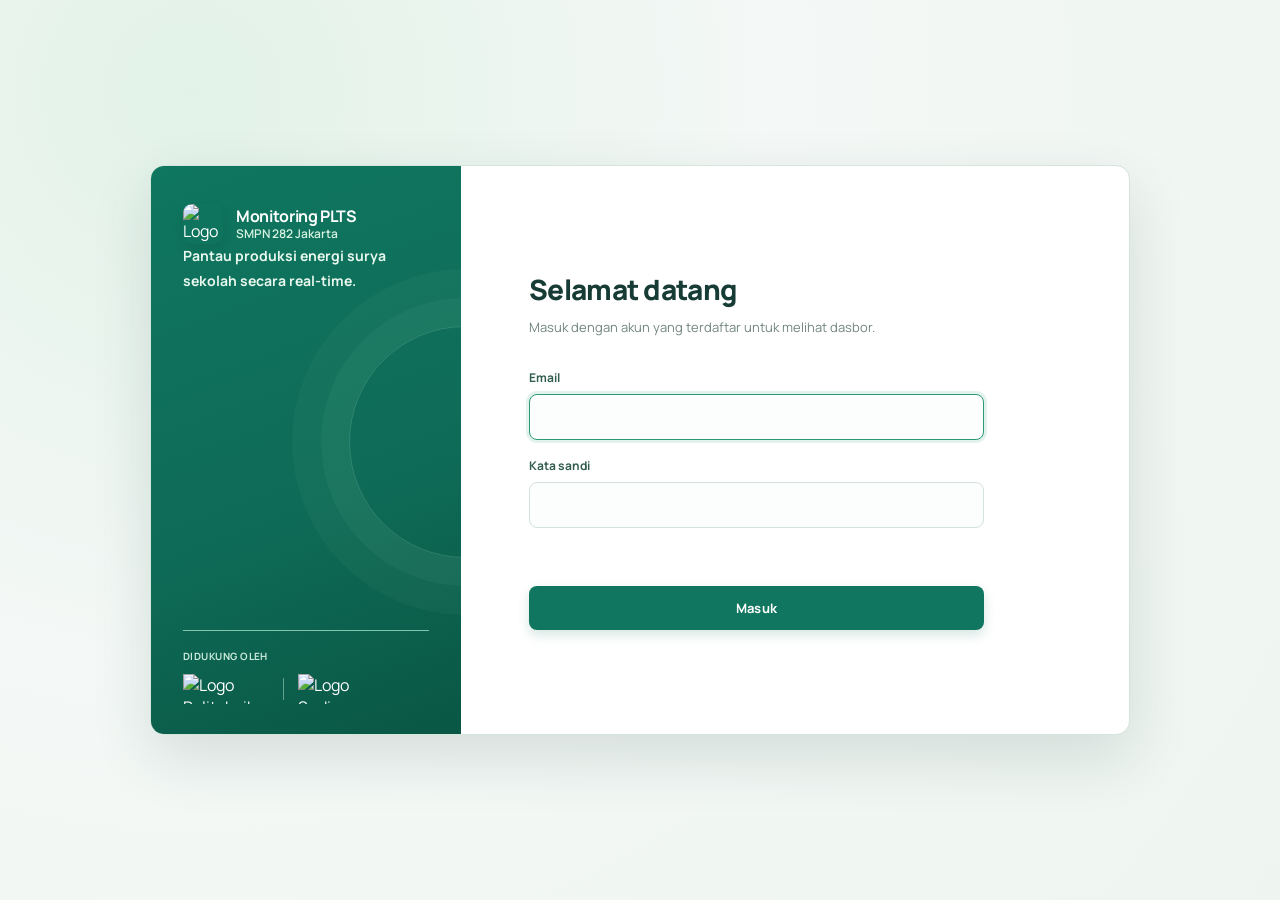
==== commit 21754f17: "update5" ====
--- a/frontend/login.html
+++ b/frontend/login.html
@@ -14,7 +14,7 @@
   <main class="login-card">
     <section class="login-identity" aria-label="Identitas aplikasi">
       <a class="login-lockup" href="/login.html" aria-label="Monitoring PLTS SMPN 282 Jakarta">
-        <span class="brand-mark"><i></i><i></i><i></i><i></i></span>
+        <img class="login-logo" src="/favicon.svg?v=2" alt="Logo Monitoring PLTS" />
         <span><strong>Monitoring PLTS</strong><small>SMPN 282 Jakarta</small></span>
       </a>
       <p class="login-tagline">Pantau produksi energi surya sekolah secara real-time.</p>
--- a/frontend/style.css
+++ b/frontend/style.css
@@ -55,6 +55,7 @@
 .login-card{width:min(940px,100%);min-height:520px;display:grid;grid-template-columns:270px minmax(0,1fr);padding:0;overflow:hidden;border:1px solid #d5e7da;border-radius:10px;background:#fff;box-shadow:0 16px 45px #16483e1c}
 .login-identity{display:flex;flex-direction:column;padding:27px 24px 23px;background:#11765f;color:#fff}
 .login-lockup{display:flex;align-items:center;gap:12px;color:#fff;text-decoration:none}
+.login-lockup .login-logo{flex:none;width:40px;height:40px;display:block;object-fit:contain;border-radius:9px;box-shadow:0 4px 12px rgba(0,0,0,.08)}
 .login-lockup .brand-mark{flex:none;width:34px;height:34px;gap:3px;padding:6px;border-radius:6px;background:#b8eed1;transform:none}
 .login-lockup .brand-mark i{background:#11765f;border-radius:50%}
 .login-lockup strong,.login-lockup small{display:block}
@@ -82,7 +83,7 @@
 .login-identity{position:relative;isolation:isolate;padding:38px 32px 30px;background:linear-gradient(160deg,#0f765f 0%,#0e6b57 58%,#095744 100%);overflow:hidden}
 .login-identity::after{content:'';position:absolute;z-index:-1;width:230px;height:230px;right:-120px;top:160px;border:1px solid rgba(205,244,220,.18);border-radius:50%;box-shadow:0 0 0 28px rgba(205,244,220,.04),0 0 0 57px rgba(205,244,220,.03)}
 .login-lockup{gap:13px}
-.login-lockup .brand-mark{width:40px;height:40px;padding:7px;border-radius:9px;box-shadow:0 4px 12px rgba(0,0,0,.08)}
+.login-lockup .login-logo{width:40px;height:40px}
 .login-lockup strong{font-size:16px;letter-spacing:-.35px}
 .login-lockup small{font-size:12px;color:#d7f2e1}
 .login-tagline{max-width:220px;margin-top:34px;font-size:14px!important;line-height:1.75!important;color:#e9f8ef!important}
@@ -102,4 +103,4 @@
 .login-submit:hover{background:#0d604e;box-shadow:0 7px 16px rgba(17,118,95,.24);transform:translateY(-1px)}
 .login-submit:disabled{cursor:wait;opacity:.72;transform:none}
 @media(max-width:760px){.login-card{grid-template-columns:1fr;min-height:0}.login-identity{min-height:285px;padding:30px 28px 25px}.login-identity::after{right:-105px;top:110px}.login-form-panel{padding:38px 30px 42px}.login-form-panel h1{font-size:25px}}
-@media(max-width:420px){.login-page{padding:12px}.login-identity{padding:25px 22px 22px}.login-form-panel{padding:32px 22px 35px}.login-lockup strong{font-size:15px}.login-tagline{font-size:13px!important}}
+@media(max-width:420px){.login-page{padding:12px}.login-identity{padding:25px 22px 22px}.login-form-panel{padding:32px 22px 35px}.login-lockup .login-logo{width:36px;height:36px}.login-lockup strong{font-size:15px}.login-tagline{font-size:13px!important}}
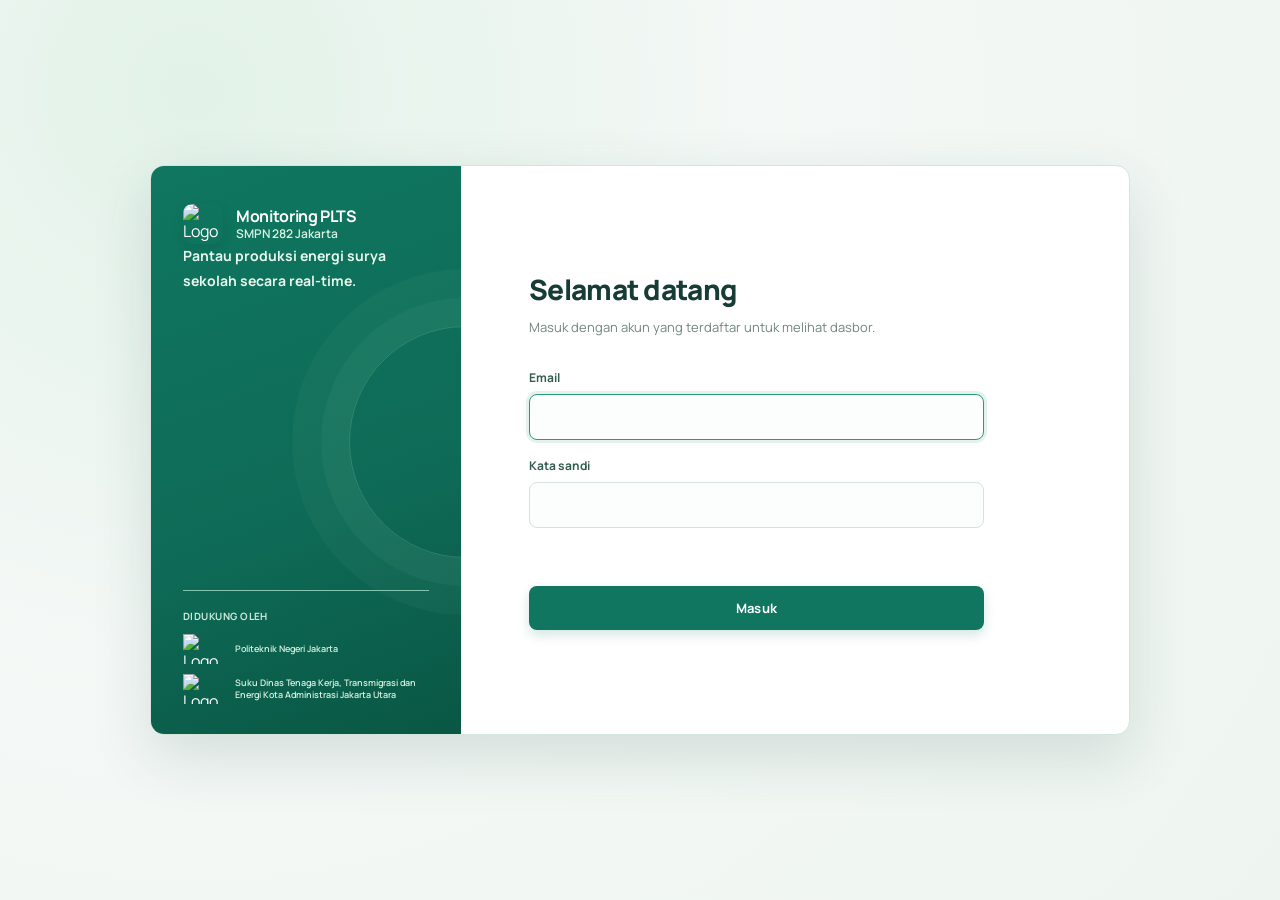
==== commit 3d372896: "update7" ====
--- a/frontend/login.html
+++ b/frontend/login.html
@@ -21,9 +21,14 @@
       <div class="login-supported" aria-label="Didukung oleh Politeknik Negeri Jakarta dan Sudin Pemerintah">
         <span>Didukung oleh</span>
         <div class="login-logos">
-          <img src="/assets/logo-pnj.png" alt="Logo Politeknik Negeri Jakarta" />
-          <span class="login-logo-divider"></span>
-          <img src="/assets/logo-sudin.png" alt="Logo Sudin Pemerintah" />
+          <div class="institution-credit">
+            <img src="/assets/logo-pnj.png" alt="Logo Politeknik Negeri Jakarta" />
+            <span>Politeknik Negeri Jakarta</span>
+          </div>
+          <div class="institution-credit">
+            <img src="/assets/logo-sudin.png" alt="Logo Suku Dinas Tenaga Kerja, Transmigrasi dan Energi Kota Administrasi Jakarta Utara" />
+            <span>Suku Dinas Tenaga Kerja, Transmigrasi dan Energi Kota Administrasi Jakarta Utara</span>
+          </div>
         </div>
       </div>
     </section>
--- a/frontend/style.css
+++ b/frontend/style.css
@@ -104,3 +104,28 @@
 .login-submit:disabled{cursor:wait;opacity:.72;transform:none}
 @media(max-width:760px){.login-card{grid-template-columns:1fr;min-height:0}.login-identity{min-height:285px;padding:30px 28px 25px}.login-identity::after{right:-105px;top:110px}.login-form-panel{padding:38px 30px 42px}.login-form-panel h1{font-size:25px}}
 @media(max-width:420px){.login-page{padding:12px}.login-identity{padding:25px 22px 22px}.login-form-panel{padding:32px 22px 35px}.login-lockup .login-logo{width:36px;height:36px}.login-lockup strong{font-size:15px}.login-tagline{font-size:13px!important}}
+
+/* Nama instansi ditampilkan dekat logonya dalam dua baris kredensial. */
+.login-logos{display:grid;gap:10px;margin-top:11px}
+.login-logos .institution-credit{display:flex;align-items:center;gap:10px;min-width:0}
+.login-logos .institution-credit img{flex:none;width:auto;height:30px;max-width:42px;object-fit:contain}
+.login-logos .institution-credit span{min-width:0;color:#d7f2e1;font-size:9px;line-height:1.3;font-weight:600}
+.sidebar-support-logos{display:grid;gap:9px;margin-top:10px}
+.sidebar-support-logos .institution-credit{display:flex;align-items:center;gap:9px;min-width:0}
+.sidebar-support-logos .institution-credit img{flex:none;width:auto;height:27px;max-width:35px;object-fit:contain}
+.sidebar-support-logos .institution-credit span{min-width:0;color:#b7d0c4;font-size:8px;line-height:1.25;font-weight:600}
+
+/* Dashboard sidebar: lockup aplikasi utama dan logo instansi sebagai dukungan. */
+.dashboard-brand{align-items:center;gap:12px;padding:0 11px 39px}
+.dashboard-brand .dashboard-logo{flex:none;width:40px;height:40px;display:block;object-fit:contain;border-radius:9px}
+.dashboard-brand>span{display:block;min-width:0}
+.dashboard-brand strong,.dashboard-brand small{display:block}
+.dashboard-brand strong{font-size:16px;line-height:1.15;letter-spacing:-.35px}
+.dashboard-brand small{margin-top:3px;font-size:12px;line-height:1.15;font-weight:600;color:#d7f2e1}
+.sidebar-support{padding:15px 9px 0;border-top:1px solid #337161}
+.sidebar-support>span{display:block;color:#b7d0c4;font-size:10px;letter-spacing:.45px;text-transform:uppercase;font-weight:700}
+.sidebar-support-logos{display:flex;align-items:center;gap:11px;margin-top:10px}
+.sidebar-support-logos img{width:auto;height:28px;max-width:75px;object-fit:contain}
+.sidebar-support-logos i{width:1px;height:21px;background:#337161;flex:none}
+.sidebar-footer{margin-top:15px}
+@media(max-width:760px){.dashboard-brand{padding-bottom:30px}.sidebar-support{padding-top:13px}.sidebar-support-logos{margin-top:8px}}
